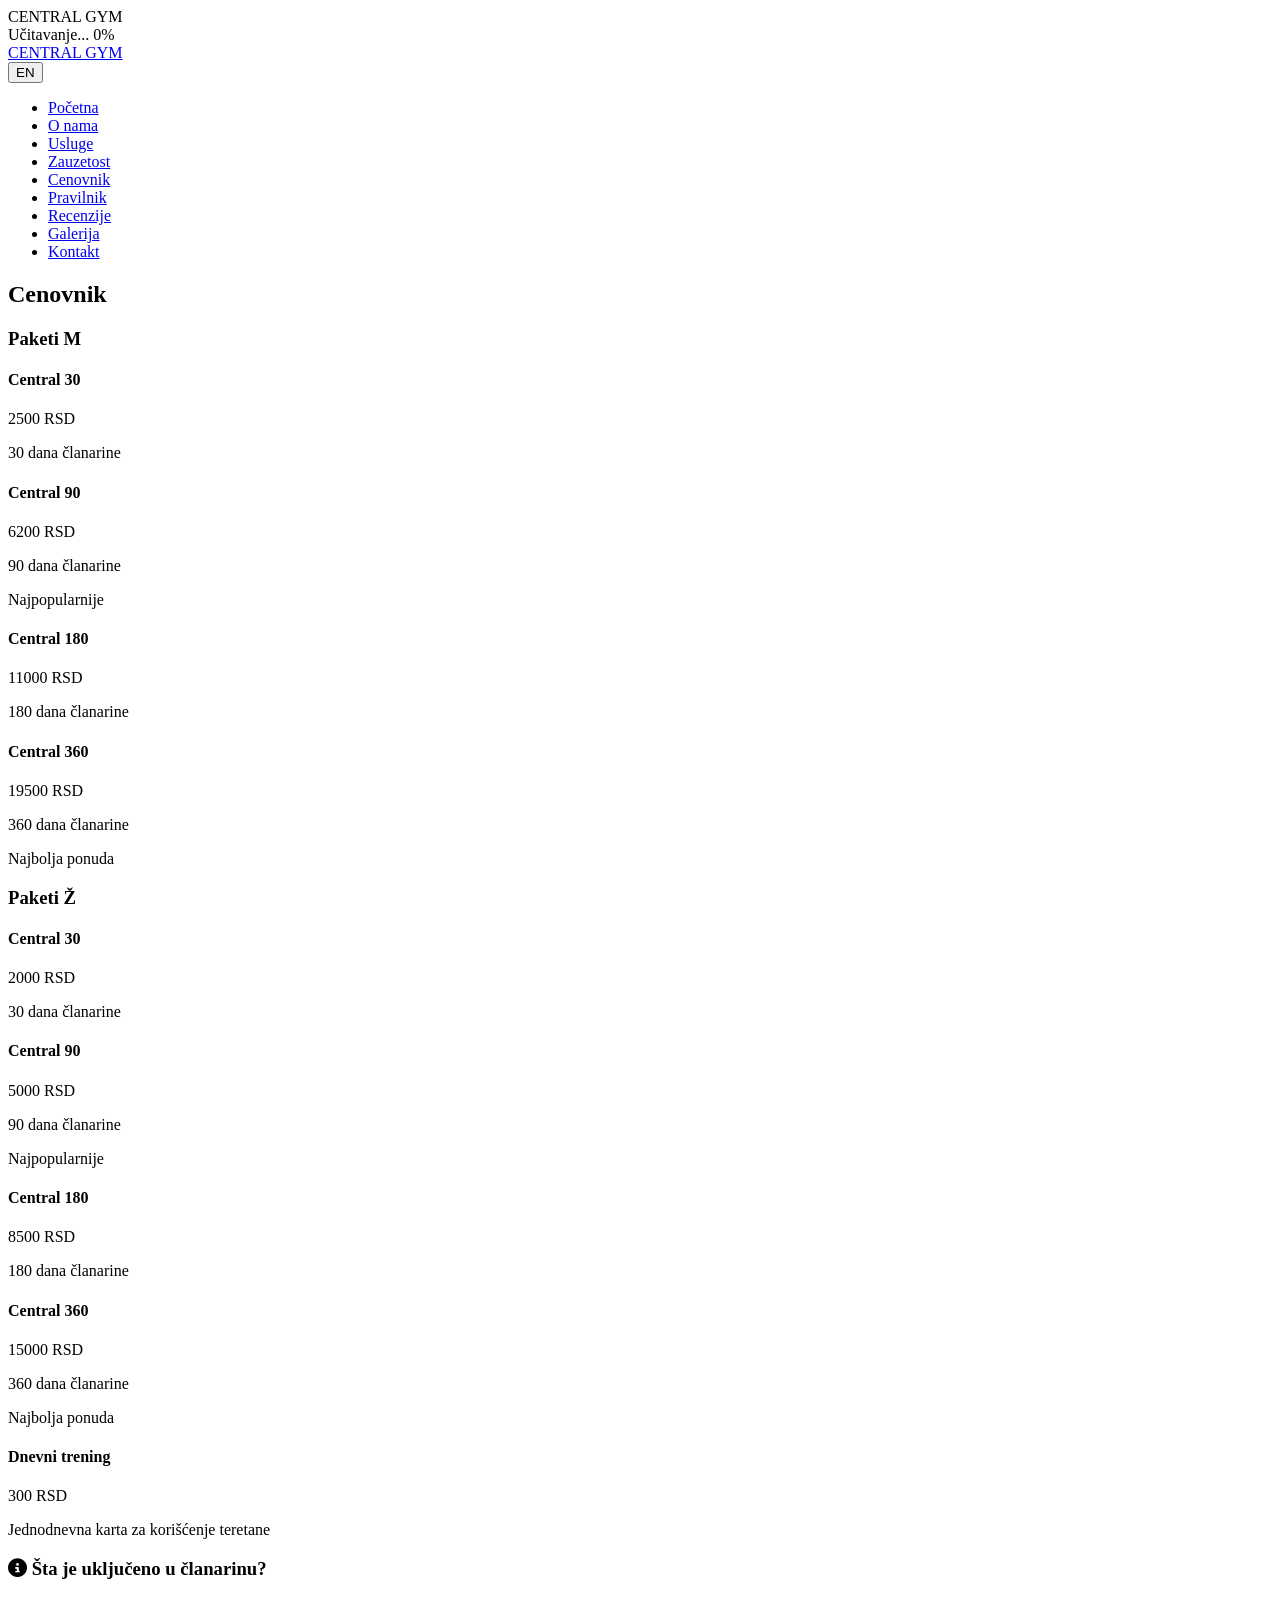
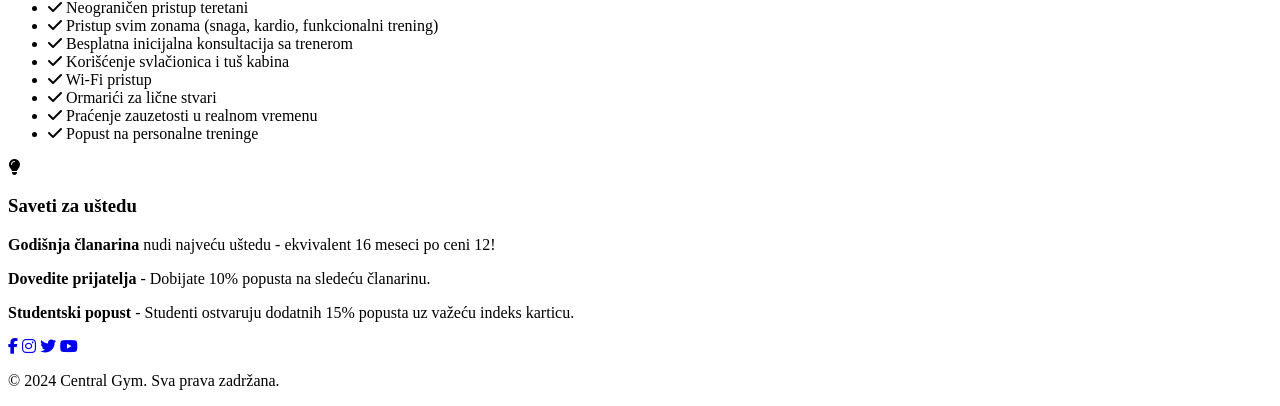
==== cenovnik.html @ d873c247 "Add files via upload" ====
<!DOCTYPE html>
<html lang="sr">
<head>
    <meta charset="UTF-8">
    <meta name="viewport" content="width=device-width, initial-scale=1.0">
    <title>Cenovnik - Central Gym</title>

    <link rel="preconnect" href="https://fonts.googleapis.com">
    <link rel="preconnect" href="https://fonts.gstatic.com" crossorigin>
    <link href="https://fonts.googleapis.com/css2?family=Poppins:wght@300;400;600;700;900&display=swap" rel="stylesheet">
    <link rel="stylesheet" href="https://cdnjs.cloudflare.com/ajax/libs/font-awesome/6.4.0/css/all.min.css">

    <link rel="stylesheet" href="css/style.css">
    <link rel="stylesheet" href="css/navbar.css">
    <link rel="stylesheet" href="css/responsive.css">
</head>
<body>
    <div class="page-bg" style="background-image: url('assets/cntrl5.jpg')"></div>
    <!-- Loader -->
    <div class="loader-container" id="loader">
        <div class="loader-content">
            <div class="logo-loader">CENTRAL GYM</div>
            <div class="weight-bar">
                <div class="weight-plate left"></div>
                <div class="bar">
                    <div class="bar-fill" id="barFill"></div>
                </div>
                <div class="weight-plate right"></div>
            </div>
            <div class="loading-text" id="loadingText" data-sr="Učitavanje... 0%" data-en="Loading... 0%">Učitavanje... 0%</div>
        </div>
    </div>

    <!-- Navbar -->
    <nav class="navbar">
        <div class="nav-container">
            <a href="index.html" class="logo">CENTRAL GYM</a>
            <div class="nav-right">
                <button class="lang-switch" onclick="toggleLanguage()">EN</button>
                <div class="hamburger" onclick="toggleMenu()">
                    <span></span>
                    <span></span>
                    <span></span>
                </div>
            </div>
        </div>
    </nav>

    <!-- Fullscreen Menu -->
    <div class="menu-overlay" id="menuOverlay">
        <ul class="nav-menu">
            <li><a href="index.html" onclick="closeMenu()" data-sr="Početna" data-en="Home">Početna</a></li>
            <li><a href="onama.html" onclick="closeMenu()" data-sr="O nama" data-en="About">O nama</a></li>
            <li><a href="usluge.html" onclick="closeMenu()" data-sr="Usluge" data-en="Services">Usluge</a></li>
            <li><a href="zauzetost.html" onclick="closeMenu()" data-sr="Zauzetost" data-en="Occupancy">Zauzetost</a></li>
            <li><a href="cenovnik.html" onclick="closeMenu()" data-sr="Cenovnik" data-en="Pricing">Cenovnik</a></li>
            <li><a href="pravilnik.html" onclick="closeMenu()" data-sr="Pravilnik" data-en="Rules">Pravilnik</a></li>
            <li><a href="recenzije.html" onclick="closeMenu()" data-sr="Recenzije" data-en="Reviews">Recenzije</a></li>
            <li><a href="galerija.html" onclick="closeMenu()" data-sr="Galerija" data-en="Gallery">Galerija</a></li>
            <li><a href="kontakt.html" onclick="closeMenu()" data-sr="Kontakt" data-en="Contact">Kontakt</a></li>
        </ul>
    </div>

    <!-- Page Content -->
    <div class="page-container">
        <section class="page-section visible">
            <h1 class="page-title" data-sr="Cenovnik" data-en="Pricing">Cenovnik</h1>

            <div class="pricing-container">
                <div class="pricing-section">
                    <h3 data-sr="Paketi M" data-en="Packages M">Paketi M</h3>
                    <div class="pricing-grid">
                        <div class="price-card">
                            <h4>Central 30</h4>
                            <div class="price">2500 <span>RSD</span></div>
                            <p data-sr="30 dana članarine" data-en="30 days membership">30 dana članarine</p>
                        </div>
                        <div class="price-card featured">
                            <h4>Central 90</h4>
                            <div class="price">6200 <span>RSD</span></div>
                            <p data-sr="90 dana članarine" data-en="90 days membership">90 dana članarine</p>
                            <div class="badge" data-sr="Najpopularnije" data-en="Most Popular">Najpopularnije</div>
                        </div>
                        <div class="price-card">
                            <h4>Central 180</h4>
                            <div class="price">11000 <span>RSD</span></div>
                            <p data-sr="180 dana članarine" data-en="180 days membership">180 dana članarine</p>
                        </div>
                        <div class="price-card">
                            <h4>Central 360</h4>
                            <div class="price">19500 <span>RSD</span></div>
                            <p data-sr="360 dana članarine" data-en="360 days membership">360 dana članarine</p>
                            <div class="badge" data-sr="Najbolja ponuda" data-en="Best Deal">Najbolja ponuda</div>
                        </div>
                    </div>
                </div>

                <div class="pricing-section">
                    <h3 data-sr="Paketi Ž" data-en="Packages F">Paketi Ž</h3>
                    <div class="pricing-grid">
                        <div class="price-card">
                            <h4>Central 30</h4>
                            <div class="price">2000 <span>RSD</span></div>
                            <p data-sr="30 dana članarine" data-en="30 days membership">30 dana članarine</p>
                        </div>
                        <div class="price-card featured">
                            <h4>Central 90</h4>
                            <div class="price">5000 <span>RSD</span></div>
                            <p data-sr="90 dana članarine" data-en="90 days membership">90 dana članarine</p>
                            <div class="badge" data-sr="Najpopularnije" data-en="Most Popular">Najpopularnije</div>
                        </div>
                        <div class="price-card">
                            <h4>Central 180</h4>
                            <div class="price">8500 <span>RSD</span></div>
                            <p data-sr="180 dana članarine" data-en="180 days membership">180 dana članarine</p>
                        </div>
                        <div class="price-card">
                            <h4>Central 360</h4>
                            <div class="price">15000 <span>RSD</span></div>
                            <p data-sr="360 dana članarine" data-en="360 days membership">360 dana članarine</p>
                            <div class="badge" data-sr="Najbolja ponuda" data-en="Best Deal">Najbolja ponuda</div>
                        </div>
                    </div>
                </div>

                <div class="daily-training">
                    <h4 data-sr="Dnevni trening" data-en="Daily Training">Dnevni trening</h4>
                    <div class="price">300 <span>RSD</span></div>
                    <p data-sr="Jednodnevna karta za korišćenje teretane" data-en="One-day pass for gym use">Jednodnevna karta za korišćenje teretane</p>
                </div>

                <div class="pricing-info">
                    <h3 data-sr="Šta je uključeno u članarinu?" data-en="What's included in membership?"><i class="fas fa-info-circle"></i> Šta je uključeno u članarinu?</h3>
                    <ul class="included-list">
                        <li data-sr="Neograničen pristup teretani" data-en="Unlimited gym access"><i class="fas fa-check"></i> Neograničen pristup teretani</li>
                        <li data-sr="Pristup svim zonama (snaga, kardio, funkcionalni trening)" data-en="Access to all zones (strength, cardio, functional training)"><i class="fas fa-check"></i> Pristup svim zonama (snaga, kardio, funkcionalni trening)</li>
                        <li data-sr="Besplatna inicijalna konsultacija sa trenerom" data-en="Free initial consultation with a trainer"><i class="fas fa-check"></i> Besplatna inicijalna konsultacija sa trenerom</li>
                        <li data-sr="Korišćenje svlačionica i tuš kabina" data-en="Use of locker rooms and showers"><i class="fas fa-check"></i> Korišćenje svlačionica i tuš kabina</li>
                        <li data-sr="Wi-Fi pristup" data-en="Wi-Fi access"><i class="fas fa-check"></i> Wi-Fi pristup</li>
                        <li data-sr="Ormarići za lične stvari" data-en="Lockers for personal belongings"><i class="fas fa-check"></i> Ormarići za lične stvari</li>
                        <li data-sr="Praćenje zauzetosti u realnom vremenu" data-en="Real-time occupancy tracking"><i class="fas fa-check"></i> Praćenje zauzetosti u realnom vremenu</li>
                        <li data-sr="Popust na personalne treninge" data-en="Discount on personal training"><i class="fas fa-check"></i> Popust na personalne treninge</li>
                    </ul>
                </div>

                <div class="pricing-note">
                    <i class="fas fa-lightbulb"></i>
                    <div>
                        <h3 data-sr="Saveti za uštedu" data-en="Saving Tips">Saveti za uštedu</h3>
                        <p data-sr="nudi najveću uštedu - ekvivalent 16 meseci po ceni 12!" data-en="Annual membership offers the biggest savings - equivalent of 16 months for the price of 12!"><strong data-sr="Godišnja članarina" data-en="Annual membership">Godišnja članarina</strong> nudi najveću uštedu - ekvivalent 16 meseci po ceni 12!</p>
                        <p data-sr="- Dobijate 10% popusta na sledeću članarinu." data-en="Get 10% discount on your next membership."><strong data-sr="Dovedite prijatelja" data-en="Bring a Friend">Dovedite prijatelja</strong> - Dobijate 10% popusta na sledeću članarinu.</p>
                        <p data-sr="- Studenti ostvaruju dodatnih 15% popusta uz važeću indeks karticu." data-en="Students get an additional 15% discount with a valid student ID."><strong data-sr="Studentski popust" data-en="Student Discount">Studentski popust</strong> - Studenti ostvaruju dodatnih 15% popusta uz važeću indeks karticu.</p>
                    </div>
                </div>
            </div>
        </section>
    </div>

    <!-- Footer -->
    <footer>
        <div class="footer-content">
            <div class="social-links">
                <a href="#"><i class="fab fa-facebook-f"></i></a>
                <a href="#"><i class="fab fa-instagram"></i></a>
                <a href="#"><i class="fab fa-twitter"></i></a>
                <a href="#"><i class="fab fa-youtube"></i></a>
            </div>
            <p class="copyright" data-sr="© 2024 Central Gym. Sva prava zadržana." data-en="© 2024 Central Gym. All rights reserved.">© 2024 Central Gym. Sva prava zadržana.</p>
        </div>
    </footer>

    <script src="js/loader.js"></script>
    <script src="js/main.js"></script>
</body>
</html>
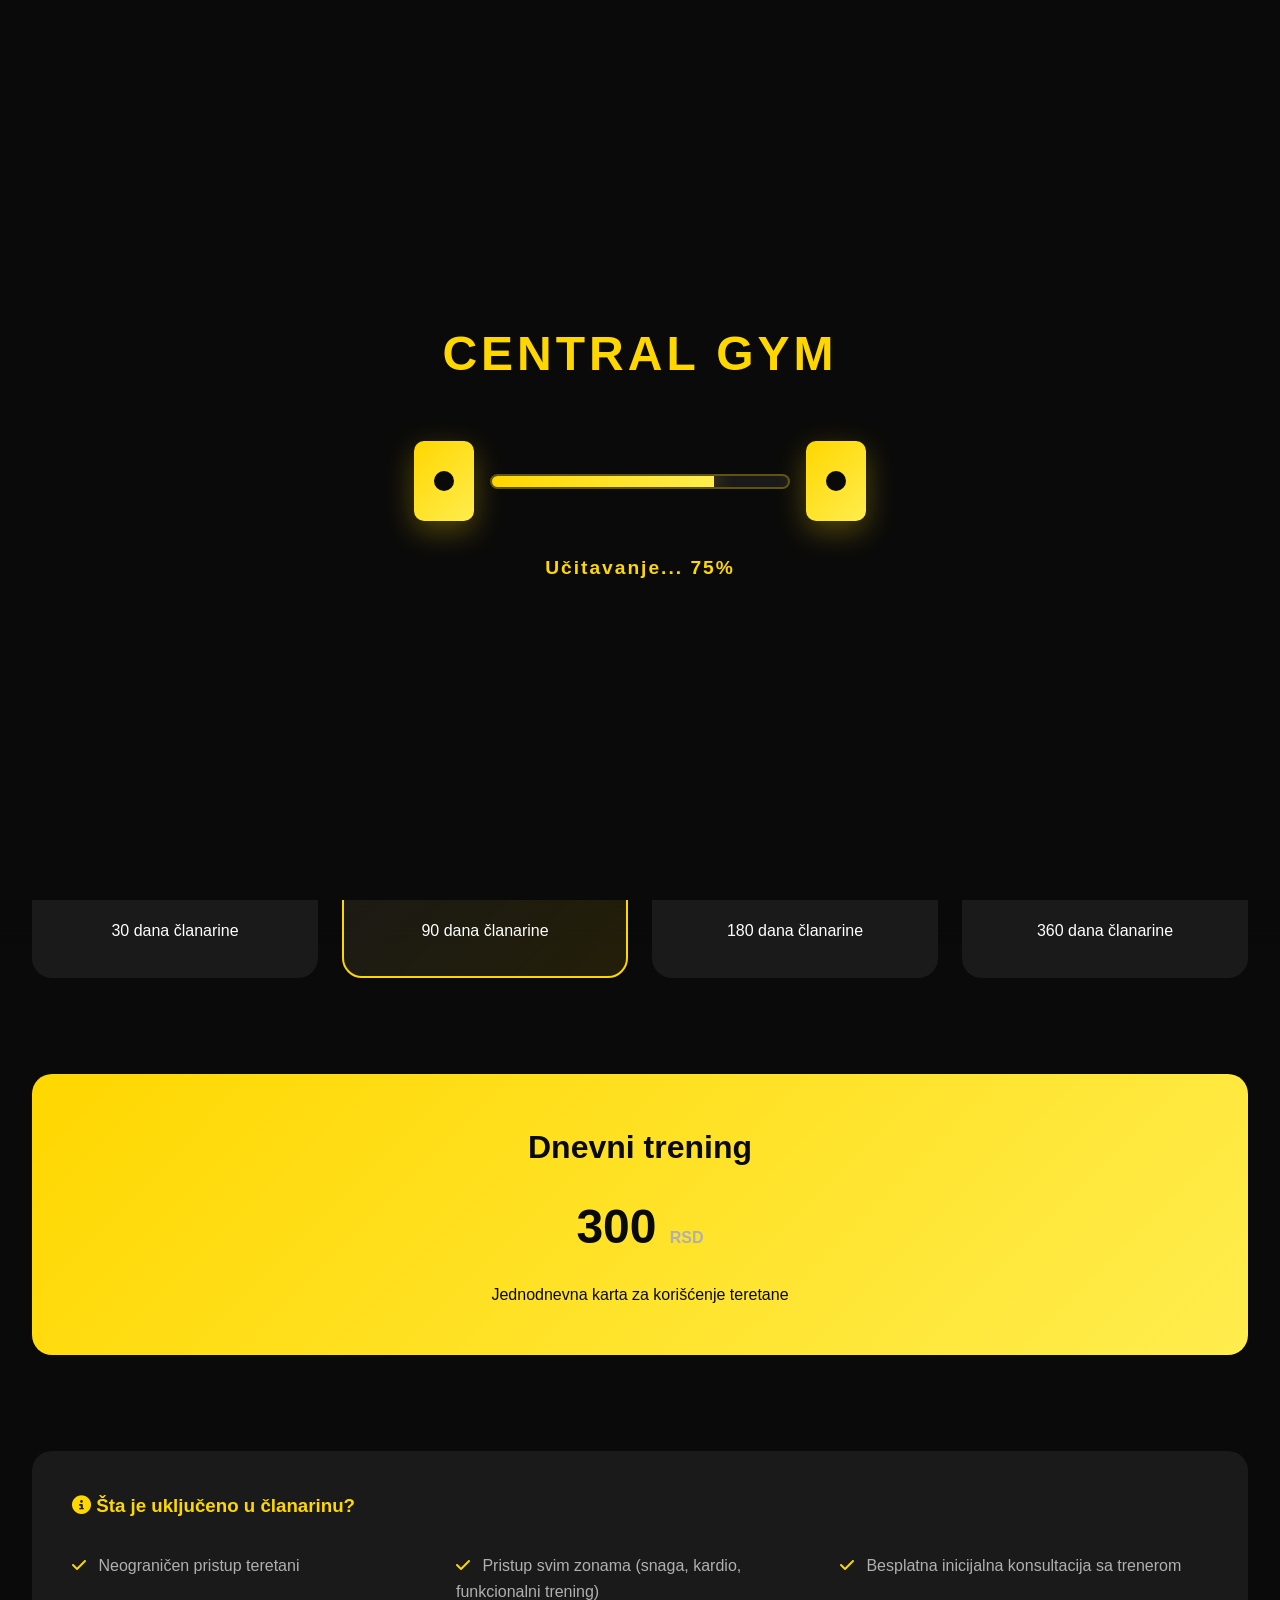
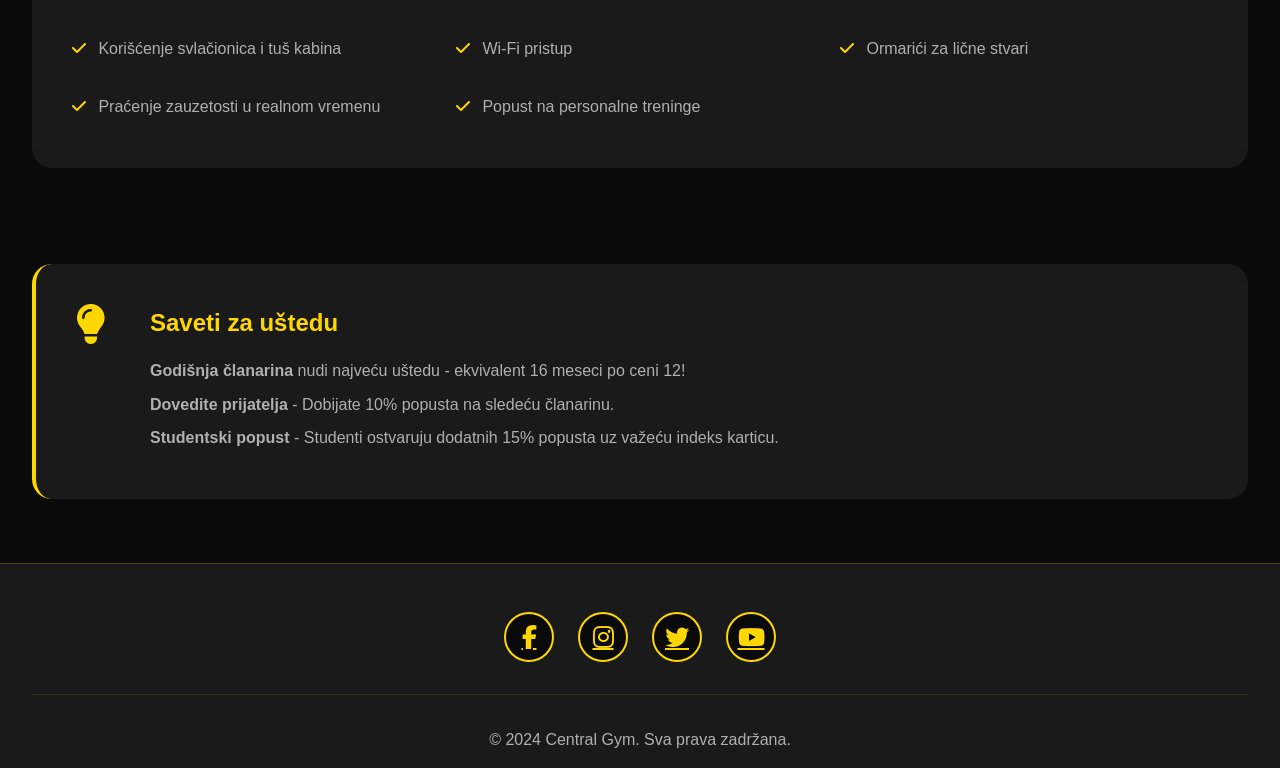
==== commit 56242ecb: "Update cenovnik.html" ====
--- a/cenovnik.html
+++ b/cenovnik.html
@@ -15,7 +15,7 @@
     <link rel="stylesheet" href="css/responsive.css">
 </head>
 <body>
-    <div class="page-bg" style="background-image: url('assets/cntrl5.jpg')"></div>
+    <div class="page-bg" style="background-image: url('https://res.cloudinary.com/yourname/image/upload/cntrl1.jpg')"></div>
     <!-- Loader -->
     <div class="loader-container" id="loader">
         <div class="loader-content">
--- a/css/style.css
+++ b/css/style.css
@@ -0,0 +1,1660 @@
+* {
+    margin: 0;
+    padding: 0;
+    box-sizing: border-box;
+}
+
+:root {
+    --primary-gold: #FFD700;
+    --dark-bg: #0a0a0a;
+    --card-bg: #1a1a1a;
+    --text-white: #ffffff;
+    --text-gray: #b0b0b0;
+    --green: #00ff41;
+    --yellow: #FFD700;
+    --red: #ff3838;
+    --transition: all 0.3s cubic-bezier(0.4, 0, 0.2, 1);
+}
+
+body {
+    font-family: 'Poppins', sans-serif;
+    background-color: var(--dark-bg);
+    color: var(--text-white);
+    line-height: 1.6;
+    overflow-x: hidden;
+}
+
+/* Page background images */
+.page-bg {
+    position: fixed;
+    top: 0;
+    left: 0;
+    width: 100%;
+    height: 100%;
+    z-index: -1;
+    background-size: cover;
+    background-position: center;
+    background-repeat: no-repeat;
+    filter: blur(8px);
+    transform: scale(1.05);
+}
+
+.page-bg::after {
+    content: '';
+    position: absolute;
+    top: 0;
+    left: 0;
+    width: 100%;
+    height: 100%;
+    background: rgba(10, 10, 10, 0.75);
+}
+
+/* Loader Styles */
+/* Loader Styles - FIX */
+.loader-container {
+    position: fixed;
+    top: 0;
+    left: 0;
+    width: 100%;
+    height: 100vh;
+    background: var(--dark-bg); /* Solidna pozadina */
+    display: flex;
+    align-items: center;
+    justify-content: center;
+    z-index: 9999;
+    transition: opacity 0.5s ease, visibility 0.5s ease;
+}
+
+.loader-container.hidden {
+    opacity: 0;
+    visibility: hidden;
+    pointer-events: none; /* Dodato da se ne može kliknuti */
+}
+
+.loader-content {
+    text-align: center;
+}
+
+.logo-loader {
+    font-size: 3rem;
+    font-weight: 900;
+    color: var(--primary-gold);
+    text-transform: uppercase;
+    letter-spacing: 4px;
+    margin-bottom: 3rem;
+    animation: pulse 2s ease-in-out infinite;
+}
+
+@keyframes pulse {
+    0%, 100% { opacity: 1; transform: scale(1); }
+    50% { opacity: 0.8; transform: scale(1.05); }
+}
+
+/* Weight Bar Loader */
+.weight-bar {
+    display: flex;
+    align-items: center;
+    justify-content: center;
+    gap: 1rem;
+    margin-bottom: 2rem;
+}
+
+.weight-plate {
+    width: 60px;
+    height: 80px;
+    background: linear-gradient(135deg, var(--primary-gold) 0%, #ffed4e 100%);
+    border-radius: 10px;
+    position: relative;
+    box-shadow: 0 10px 30px rgba(255, 215, 0, 0.3);
+}
+
+.weight-plate::before {
+    content: '';
+    position: absolute;
+    top: 50%;
+    left: 50%;
+    transform: translate(-50%, -50%);
+    width: 20px;
+    height: 20px;
+    background: var(--dark-bg);
+    border-radius: 50%;
+}
+
+.weight-plate.left {
+    animation: liftLeft 1.5s ease-in-out infinite;
+}
+
+.weight-plate.right {
+    animation: liftRight 1.5s ease-in-out infinite;
+}
+
+@keyframes liftLeft {
+    0%, 100% { transform: translateY(0) rotate(0deg); }
+    50% { transform: translateY(-20px) rotate(-10deg); }
+}
+
+@keyframes liftRight {
+    0%, 100% { transform: translateY(0) rotate(0deg); }
+    50% { transform: translateY(-20px) rotate(10deg); }
+}
+
+.bar {
+    width: 300px;
+    height: 15px;
+    background: var(--card-bg);
+    border-radius: 10px;
+    overflow: hidden;
+    border: 2px solid rgba(255, 215, 0, 0.3);
+}
+
+.bar-fill {
+    height: 100%;
+    width: 0%;
+    background: linear-gradient(90deg, var(--primary-gold) 0%, #ffed4e 100%);
+    transition: width 0.3s ease;
+    box-shadow: 0 0 20px rgba(255, 215, 0, 0.5);
+}
+
+.loading-text {
+    color: var(--primary-gold);
+    font-size: 1.2rem;
+    font-weight: 600;
+    letter-spacing: 2px;
+}
+
+/* Common Button */
+.cta-button {
+    display: inline-block;
+    background: var(--primary-gold);
+    color: var(--dark-bg);
+    padding: 1rem 3rem;
+    border-radius: 50px;
+    text-decoration: none;
+    font-weight: 700;
+    font-size: 1.1rem;
+    text-transform: uppercase;
+    letter-spacing: 2px;
+    transition: var(--transition);
+    box-shadow: 0 10px 30px rgba(255, 215, 0, 0.3);
+    border: none;
+    cursor: pointer;
+    font-family: 'Poppins', sans-serif;
+}
+
+.cta-button:hover {
+    transform: translateY(-5px);
+    box-shadow: 0 15px 40px rgba(255, 215, 0, 0.5);
+}
+
+/* Hero Section */
+/* Hero Section - RESPONSIVE FIX */
+.hero {
+    min-height: 100vh;
+    height: 100vh;
+    display: flex;
+    flex-direction: column;
+    align-items: center;
+    justify-content: center;
+    text-align: center;
+    background: linear-gradient(rgba(0, 0, 0, 0.7), rgba(0, 0, 0, 0.7)),
+                url('data:image/svg+xml,<svg xmlns="http://www.w3.org/2000/svg" viewBox="0 0 1200 800"><rect fill="%230a0a0a"/><path fill="%23FFD700" opacity="0.05" d="M0 400l50-16.7c50-16.6 150-50 250-50 100 0 200 33.4 300 50 100 16.7 200 16.7 300 0 100-16.6 200-50 250-66.6l50-16.7V0H0z"/></svg>');
+    background-size: cover;
+    background-position: center;
+    background-attachment: fixed;
+    position: relative;
+    overflow: hidden;
+    padding: 100px 20px 200px; /* Više padding-a dole za quick nav */
+}
+
+.hero::before {
+    content: '';
+    position: absolute;
+    top: 0;
+    left: 0;
+    right: 0;
+    bottom: 0;
+    background: radial-gradient(circle at 50% 50%, rgba(255, 215, 0, 0.1) 0%, transparent 50%);
+}
+
+.hero-content {
+    max-width: 900px;
+    padding: 2rem 1rem;
+    animation: fadeInUp 1s ease-out;
+    position: relative;
+    z-index: 1;
+    margin-bottom: 2rem; /* Razmak između naslova i quick nav */
+}
+
+.hero h1 {
+    font-size: 4.5rem;
+    font-weight: 900;
+    margin-bottom: 1rem;
+    text-transform: uppercase;
+    letter-spacing: 3px;
+    background: linear-gradient(135deg, var(--text-white) 0%, var(--primary-gold) 100%);
+    -webkit-background-clip: text;
+    -webkit-text-fill-color: transparent;
+    background-clip: text;
+}
+
+.hero p {
+    font-size: 1.5rem;
+    margin-bottom: 2rem;
+    color: var(--text-gray);
+    font-weight: 300;
+}
+
+@keyframes fadeInUp {
+    from {
+        opacity: 0;
+        transform: translateY(50px);
+    }
+    to {
+        opacity: 1;
+        transform: translateY(0);
+    }
+}
+
+/* Page Container */
+.page-container {
+    min-height: 100vh;
+    padding-top: 100px;
+}
+
+.page-section {
+    padding: 4rem 2rem;
+    max-width: 1400px;
+    margin: 0 auto;
+    opacity: 0;
+    animation: fadeInUp 0.8s ease-out forwards;
+}
+
+.page-section.visible {
+    opacity: 1;
+}
+
+.page-title {
+    font-size: 3.5rem;
+    font-weight: 900;
+    text-align: center;
+    margin-bottom: 3rem;
+    text-transform: uppercase;
+    letter-spacing: 2px;
+    background: linear-gradient(135deg, var(--text-white) 0%, var(--primary-gold) 100%);
+    -webkit-background-clip: text;
+    -webkit-text-fill-color: transparent;
+    background-clip: text;
+}
+
+/* About Page Styles */
+.about-content {
+    display: grid;
+    grid-template-columns: 1fr 1fr;
+    gap: 4rem;
+    align-items: center;
+    margin-bottom: 4rem;
+}
+
+.about-text {
+    font-size: 1.1rem;
+    line-height: 1.8;
+    color: var(--text-gray);
+}
+
+.about-text h3 {
+    color: var(--primary-gold);
+    margin-bottom: 1rem;
+    font-size: 1.8rem;
+}
+
+.about-text p {
+    margin-bottom: 1.5rem;
+}
+
+.about-features {
+    display: grid;
+    gap: 1.5rem;
+}
+
+.feature-item {
+    background: var(--card-bg);
+    padding: 1.5rem;
+    border-radius: 15px;
+    border-left: 4px solid var(--primary-gold);
+    transition: var(--transition);
+}
+
+.feature-item:hover {
+    transform: translateX(10px);
+    box-shadow: 0 10px 30px rgba(255, 215, 0, 0.2);
+}
+
+.feature-item i {
+    color: var(--primary-gold);
+    font-size: 2rem;
+    margin-bottom: 0.5rem;
+}
+
+.feature-item h3 {
+    color: var(--text-white);
+    font-size: 1.2rem;
+    margin-bottom: 0.5rem;
+}
+
+.feature-item p {
+    color: var(--text-gray);
+    font-size: 0.95rem;
+}
+
+/* Stats Section */
+.stats-section {
+    display: grid;
+    grid-template-columns: repeat(auto-fit, minmax(250px, 1fr));
+    gap: 2rem;
+    margin-top: 4rem;
+}
+
+.stat-card {
+    background: var(--card-bg);
+    padding: 2rem;
+    border-radius: 20px;
+    text-align: center;
+    border: 2px solid transparent;
+    transition: var(--transition);
+}
+
+.stat-card:hover {
+    border-color: var(--primary-gold);
+    transform: translateY(-10px);
+    box-shadow: 0 20px 40px rgba(255, 215, 0, 0.2);
+}
+
+.stat-number {
+    font-size: 3rem;
+    font-weight: 900;
+    color: var(--primary-gold);
+    margin-bottom: 0.5rem;
+}
+
+.stat-label {
+    color: var(--text-gray);
+    font-size: 1.1rem;
+}
+
+/* Services Page */
+.services-grid {
+    display: grid;
+    grid-template-columns: repeat(auto-fit, minmax(320px, 1fr));
+    gap: 2rem;
+}
+
+.service-card {
+    background: var(--card-bg);
+    padding: 2.5rem;
+    border-radius: 20px;
+    text-align: center;
+    transition: var(--transition);
+    border: 2px solid transparent;
+    position: relative;
+    overflow: hidden;
+}
+
+.service-card::before {
+    content: '';
+    position: absolute;
+    top: 0;
+    left: -100%;
+    width: 100%;
+    height: 100%;
+    background: linear-gradient(90deg, transparent, rgba(255, 215, 0, 0.1), transparent);
+    transition: var(--transition);
+}
+
+.service-card:hover::before {
+    left: 100%;
+}
+
+.service-card:hover {
+    border-color: var(--primary-gold);
+    transform: translateY(-10px);
+    box-shadow: 0 20px 40px rgba(255, 215, 0, 0.2);
+}
+
+.service-card i {
+    font-size: 3.5rem;
+    color: var(--primary-gold);
+    margin-bottom: 1rem;
+}
+
+.service-card h3 {
+    font-size: 1.5rem;
+    margin-bottom: 1rem;
+    color: var(--text-white);
+}
+
+.service-card p {
+    color: var(--text-gray);
+    margin-bottom: 1.5rem;
+    line-height: 1.6;
+}
+
+.service-features {
+    list-style: none;
+    text-align: left;
+    margin-top: 1.5rem;
+}
+
+.service-features li {
+    padding: 0.5rem 0;
+    color: var(--text-gray);
+}
+
+.service-features li i {
+    color: var(--primary-gold);
+    font-size: 1rem;
+    margin-right: 0.5rem;
+}
+
+/* Occupancy Page */
+.occupancy-container {
+    background: var(--card-bg);
+    padding: 3rem;
+    border-radius: 25px;
+    text-align: center;
+    max-width: 600px;
+    margin: 0 auto 4rem;
+    border: 2px solid var(--primary-gold);
+    box-shadow: 0 20px 60px rgba(255, 215, 0, 0.2);
+}
+
+.occupancy-count {
+    font-size: 4rem;
+    font-weight: 900;
+    color: var(--primary-gold);
+    margin: 1rem 0;
+}
+
+.occupancy-status {
+    font-size: 1.5rem;
+    font-weight: 600;
+    padding: 1rem 2rem;
+    border-radius: 50px;
+    margin: 1.5rem 0;
+    display: inline-block;
+}
+
+.status-low {
+    background: rgba(0, 255, 65, 0.2);
+    color: var(--green);
+    border: 2px solid var(--green);
+}
+
+.status-medium {
+    background: rgba(255, 215, 0, 0.2);
+    color: var(--yellow);
+    border: 2px solid var(--yellow);
+}
+
+.status-high {
+    background: rgba(255, 56, 56, 0.2);
+    color: var(--red);
+    border: 2px solid var(--red);
+}
+
+.checkin-demo {
+    margin-top: 2rem;
+    padding-top: 2rem;
+    border-top: 1px solid rgba(255, 215, 0, 0.2);
+}
+
+.checkin-demo p {
+    color: var(--text-gray);
+    margin-bottom: 1rem;
+    font-size: 0.9rem;
+}
+
+.info-cards {
+    display: grid;
+    grid-template-columns: repeat(auto-fit, minmax(300px, 1fr));
+    gap: 2rem;
+}
+
+.info-card {
+    background: var(--card-bg);
+    padding: 2rem;
+    border-radius: 20px;
+    border-left: 4px solid var(--primary-gold);
+}
+
+.info-card i {
+    font-size: 2.5rem;
+    color: var(--primary-gold);
+    margin-bottom: 1rem;
+}
+
+.info-card h3 {
+    color: var(--primary-gold);
+    margin-bottom: 1rem;
+    font-size: 1.3rem;
+}
+
+.info-card p {
+    color: var(--text-gray);
+    line-height: 1.6;
+    margin-bottom: 0.5rem;
+}
+
+/* Pricing Page */
+.pricing-container {
+    display: grid;
+    gap: 4rem;
+}
+
+.pricing-section h3 {
+    color: var(--primary-gold);
+    font-size: 2rem;
+    margin-bottom: 2rem;
+    text-align: center;
+}
+
+.pricing-grid {
+    display: grid;
+    grid-template-columns: repeat(auto-fit, minmax(250px, 1fr));
+    gap: 1.5rem;
+}
+
+.price-card {
+    background: var(--card-bg);
+    padding: 2rem;
+    border-radius: 20px;
+    text-align: center;
+    transition: var(--transition);
+    border: 2px solid transparent;
+    position: relative;
+}
+
+.price-card:hover {
+    border-color: var(--primary-gold);
+    transform: scale(1.05);
+    box-shadow: 0 20px 40px rgba(255, 215, 0, 0.3);
+}
+
+.price-card.featured {
+    border-color: var(--primary-gold);
+    background: linear-gradient(135deg, var(--card-bg) 0%, rgba(255, 215, 0, 0.1) 100%);
+}
+
+.price-card h4 {
+    font-size: 1.3rem;
+    margin-bottom: 1rem;
+    color: var(--text-white);
+}
+
+.price {
+    font-size: 2.5rem;
+    font-weight: 900;
+    color: var(--primary-gold);
+    margin: 1rem 0;
+}
+
+.price span {
+    font-size: 1rem;
+    color: var(--text-gray);
+}
+
+.badge {
+    position: absolute;
+    top: -10px;
+    right: 20px;
+    background: var(--primary-gold);
+    color: var(--dark-bg);
+    padding: 0.3rem 1rem;
+    border-radius: 20px;
+    font-size: 0.8rem;
+    font-weight: 700;
+}
+
+.daily-training {
+    background: linear-gradient(135deg, var(--primary-gold) 0%, #ffed4e 100%);
+    color: var(--dark-bg);
+    padding: 3rem;
+    border-radius: 20px;
+    text-align: center;
+    margin-top: 2rem;
+}
+
+.daily-training h4 {
+    font-size: 2rem;
+    margin-bottom: 1rem;
+}
+
+.daily-training .price {
+    color: var(--dark-bg);
+    font-size: 3rem;
+}
+
+.pricing-info {
+    background: var(--card-bg);
+    padding: 2.5rem;
+    border-radius: 20px;
+    margin-top: 2rem;
+}
+
+.pricing-info h3 {
+    color: var(--primary-gold);
+    margin-bottom: 1.5rem;
+    text-align: left;
+}
+
+.included-list {
+    list-style: none;
+    display: grid;
+    grid-template-columns: repeat(auto-fit, minmax(300px, 1fr));
+    gap: 1rem;
+}
+
+.included-list li {
+    padding: 0.5rem 0;
+    color: var(--text-gray);
+}
+
+.included-list li i {
+    color: var(--primary-gold);
+    margin-right: 0.5rem;
+}
+
+/* Rules Page */
+.rules-intro {
+    text-align: center;
+    max-width: 800px;
+    margin: 0 auto 3rem;
+    color: var(--text-gray);
+    font-size: 1.1rem;
+}
+
+.rules-grid {
+    display: grid;
+    gap: 1.5rem;
+}
+
+.rule-item {
+    background: var(--card-bg);
+    padding: 2rem;
+    border-radius: 15px;
+    display: flex;
+    align-items: flex-start;
+    gap: 1.5rem;
+    transition: var(--transition);
+    border-left: 4px solid var(--primary-gold);
+}
+
+.rule-item:hover {
+    transform: translateX(10px);
+    box-shadow: 0 10px 30px rgba(255, 215, 0, 0.2);
+}
+
+.rule-icon {
+    font-size: 2.5rem;
+    color: var(--primary-gold);
+    min-width: 50px;
+}
+
+.rule-content h3 {
+    color: var(--primary-gold);
+    margin-bottom: 0.5rem;
+    font-size: 1.3rem;
+}
+
+.rule-content p {
+    color: var(--text-gray);
+    line-height: 1.6;
+}
+
+.rules-footer {
+    margin-top: 3rem;
+}
+
+.rules-note {
+    background: rgba(255, 215, 0, 0.1);
+    border: 2px solid var(--primary-gold);
+    border-radius: 15px;
+    padding: 2rem;
+    display: flex;
+    align-items: center;
+    gap: 1.5rem;
+}
+
+.rules-note i {
+    font-size: 2rem;
+    color: var(--primary-gold);
+}
+
+.rules-note p {
+    color: var(--text-gray);
+    line-height: 1.6;
+}
+
+/* Reviews Page */
+.review-stats {
+    display: grid;
+    grid-template-columns: repeat(auto-fit, minmax(250px, 1fr));
+    gap: 2rem;
+    margin-bottom: 4rem;
+}
+
+.stat-box {
+    background: var(--card-bg);
+    padding: 2rem;
+    border-radius: 20px;
+    text-align: center;
+    border: 2px solid var(--primary-gold);
+}
+
+.stat-box .stat-number {
+    font-size: 3.5rem;
+    font-weight: 900;
+    color: var(--primary-gold);
+    margin-bottom: 0.5rem;
+}
+
+.stars-large {
+    color: var(--primary-gold);
+    font-size: 1.5rem;
+    margin: 1rem 0;
+}
+
+.stat-box p {
+    color: var(--text-gray);
+    font-size: 1.1rem;
+}
+
+.reviews-grid {
+    display: grid;
+    grid-template-columns: repeat(auto-fit, minmax(350px, 1fr));
+    gap: 2rem;
+    margin-bottom: 4rem;
+}
+
+.review-card {
+    background: var(--card-bg);
+    padding: 2rem;
+    border-radius: 20px;
+    transition: var(--transition);
+    border: 2px solid transparent;
+}
+
+.review-card:hover {
+    border-color: var(--primary-gold);
+    transform: translateY(-10px);
+    box-shadow: 0 20px 40px rgba(255, 215, 0, 0.2);
+}
+
+.review-header {
+    display: flex;
+    align-items: center;
+    gap: 1rem;
+    margin-bottom: 1rem;
+}
+
+.reviewer-avatar {
+    width: 60px;
+    height: 60px;
+    border-radius: 50%;
+    background: linear-gradient(135deg, var(--primary-gold) 0%, #ffed4e 100%);
+    display: flex;
+    align-items: center;
+    justify-content: center;
+    font-size: 1.5rem;
+    font-weight: 700;
+    color: var(--dark-bg);
+    flex-shrink: 0;
+}
+
+.reviewer-info h4 {
+    color: var(--text-white);
+    margin-bottom: 0.3rem;
+}
+
+.stars {
+    color: var(--primary-gold);
+    font-size: 0.9rem;
+}
+
+.review-date {
+    color: var(--text-gray);
+    font-size: 0.85rem;
+}
+
+.review-text {
+    color: var(--text-gray);
+    line-height: 1.6;
+    font-style: italic;
+}
+
+.translate-btn {
+    background: none;
+    border: 1px solid rgba(255, 215, 0, 0.3);
+    color: var(--primary-gold);
+    padding: 0.4rem 0.8rem;
+    border-radius: 8px;
+    cursor: pointer;
+    font-size: 0.8rem;
+    font-family: 'Poppins', sans-serif;
+    margin-top: 0.8rem;
+    transition: var(--transition);
+    display: inline-flex;
+    align-items: center;
+    gap: 0.4rem;
+}
+
+.translate-btn:hover {
+    background: rgba(255, 215, 0, 0.1);
+    border-color: var(--primary-gold);
+}
+
+.translate-btn i {
+    font-size: 0.9rem;
+}
+
+.review-cta {
+    background: var(--card-bg);
+    padding: 3rem;
+    border-radius: 20px;
+    text-align: center;
+    border: 2px solid var(--primary-gold);
+}
+
+.review-cta h3 {
+    color: var(--primary-gold);
+    font-size: 2rem;
+    margin-bottom: 1rem;
+}
+
+.review-cta p {
+    color: var(--text-gray);
+    margin-bottom: 2rem;
+    font-size: 1.1rem;
+}
+
+/* Gallery Page */
+.gallery-intro {
+    text-align: center;
+    max-width: 800px;
+    margin: 0 auto 3rem;
+    color: var(--text-gray);
+    font-size: 1.1rem;
+}
+
+.gallery-grid {
+    display: grid;
+    grid-template-columns: repeat(auto-fit, minmax(300px, 1fr));
+    gap: 1.5rem;
+    margin-bottom: 3rem;
+}
+
+.gallery-item {
+    position: relative;
+    overflow: hidden;
+    border-radius: 15px;
+    cursor: pointer;
+    aspect-ratio: 4/3;
+    background: var(--card-bg);
+    border: 2px solid transparent;
+    transition: var(--transition);
+}
+
+.gallery-item:hover {
+    border-color: var(--primary-gold);
+}
+
+.gallery-item::before {
+    content: '';
+    position: absolute;
+    top: 0;
+    left: 0;
+    right: 0;
+    bottom: 0;
+    background: rgba(255, 215, 0, 0.7);
+    opacity: 0;
+    transition: var(--transition);
+    z-index: 1;
+}
+
+.gallery-item:hover::before {
+    opacity: 1;
+}
+
+.gallery-item::after {
+    content: '\f00e';
+    font-family: 'Font Awesome 6 Free';
+    font-weight: 900;
+    position: absolute;
+    top: 50%;
+    left: 50%;
+    transform: translate(-50%, -50%) scale(0);
+    font-size: 3rem;
+    color: var(--dark-bg);
+    z-index: 2;
+    transition: var(--transition);
+}
+
+.gallery-item:hover::after {
+    transform: translate(-50%, -50%) scale(1);
+}
+
+.gallery-placeholder {
+    width: 100%;
+    height: 100%;
+    display: flex;
+    flex-direction: column;
+    align-items: center;
+    justify-content: center;
+    background: linear-gradient(135deg, var(--card-bg) 0%, rgba(255, 215, 0, 0.1) 100%);
+    color: var(--primary-gold);
+    font-size: 4rem;
+    gap: 1rem;
+}
+
+.gallery-placeholder p {
+    font-size: 1.1rem;
+    color: var(--text-gray);
+}
+
+.gallery-note {
+    background: var(--card-bg);
+    padding: 2rem;
+    border-radius: 15px;
+    text-align: center;
+    border-left: 4px solid var(--primary-gold);
+}
+
+.gallery-note i {
+    color: var(--primary-gold);
+    margin-right: 0.5rem;
+}
+
+.gallery-note p {
+    color: var(--text-gray);
+}
+
+/* Contact Page */
+.contact-container {
+    display: grid;
+    grid-template-columns: 1fr 1fr;
+    gap: 4rem;
+    margin-bottom: 3rem;
+}
+
+.contact-info {
+    display: grid;
+    gap: 2rem;
+}
+
+.contact-item {
+    display: flex;
+    align-items: flex-start;
+    gap: 1.5rem;
+}
+
+.contact-item i {
+    font-size: 2rem;
+    color: var(--primary-gold);
+    min-width: 40px;
+}
+
+.contact-item h3 {
+    color: var(--primary-gold);
+    margin-bottom: 0.5rem;
+    font-size: 1.3rem;
+}
+
+.contact-item p,
+.contact-item a {
+    color: var(--text-gray);
+    text-decoration: none;
+    transition: var(--transition);
+}
+
+.contact-item a:hover {
+    color: var(--primary-gold);
+}
+
+.social-links-inline {
+    display: flex;
+    gap: 1rem;
+    margin-top: 0.5rem;
+}
+
+.social-links-inline a {
+    width: 40px;
+    height: 40px;
+    border-radius: 50%;
+    background: var(--dark-bg);
+    display: flex;
+    align-items: center;
+    justify-content: center;
+    color: var(--primary-gold);
+    font-size: 1.2rem;
+    transition: var(--transition);
+    border: 2px solid var(--primary-gold);
+}
+
+.social-links-inline a:hover {
+    background: var(--primary-gold);
+    color: var(--dark-bg);
+}
+
+.contact-form {
+    background: var(--card-bg);
+    padding: 2.5rem;
+    border-radius: 20px;
+    border: 2px solid var(--primary-gold);
+}
+
+.contact-form h3 {
+    color: var(--primary-gold);
+    margin-bottom: 2rem;
+    font-size: 1.5rem;
+}
+
+.form-group {
+    display: grid;
+    gap: 0.5rem;
+    margin-bottom: 1.5rem;
+}
+
+.form-group label {
+    color: var(--primary-gold);
+    font-weight: 600;
+}
+
+.form-group input,
+.form-group textarea,
+.form-group select {
+    background: var(--dark-bg);
+    border: 2px solid rgba(255, 215, 0, 0.2);
+    border-radius: 10px;
+    padding: 1rem;
+    color: var(--text-white);
+    font-family: 'Poppins', sans-serif;
+    transition: var(--transition);
+}
+
+.form-group input:focus,
+.form-group textarea:focus,
+.form-group select:focus {
+    outline: none;
+    border-color: var(--primary-gold);
+    box-shadow: 0 0 20px rgba(255, 215, 0, 0.2);
+}
+
+.form-group textarea {
+    min-height: 150px;
+    resize: vertical;
+}
+
+.map-container {
+    margin-top: 3rem;
+    border-radius: 15px;
+    overflow: hidden;
+    height: 400px;
+    background: var(--card-bg);
+    display: flex;
+    align-items: center;
+    justify-content: center;
+    border: 2px solid var(--primary-gold);
+}
+
+.map-placeholder {
+    color: var(--text-gray);
+    text-align: center;
+    padding: 2rem;
+}
+
+.map-placeholder i {
+    font-size: 4rem;
+    color: var(--primary-gold);
+    margin-bottom: 1rem;
+}
+
+.map-placeholder p {
+    margin: 0.5rem 0;
+    line-height: 1.6;
+}
+
+/* Lightbox */
+/* Footer */
+footer {
+    background: var(--card-bg);
+    padding: 3rem 2rem 1rem;
+    text-align: center;
+    border-top: 1px solid rgba(255, 215, 0, 0.2);
+}
+
+.footer-content {
+    max-width: 1400px;
+    margin: 0 auto;
+}
+
+.social-links {
+    display: flex;
+    justify-content: center;
+    gap: 1.5rem;
+    margin-bottom: 2rem;
+}
+
+.social-links a {
+    width: 50px;
+    height: 50px;
+    border-radius: 50%;
+    background: var(--dark-bg);
+    display: flex;
+    align-items: center;
+    justify-content: center;
+    color: var(--primary-gold);
+    font-size: 1.5rem;
+    transition: var(--transition);
+    border: 2px solid var(--primary-gold);
+}
+
+.social-links a:hover {
+    background: var(--primary-gold);
+    color: var(--dark-bg);
+    transform: translateY(-5px);
+}
+
+.copyright {
+    color: var(--text-gray);
+    padding-top: 2rem;
+    border-top: 1px solid rgba(255, 215, 0, 0.1);
+}
+/* Pricing Note Style */
+.pricing-note {
+    background: var(--card-bg);
+    padding: 2.5rem;
+    border-radius: 20px;
+    margin-top: 2rem;
+    display: flex;
+    align-items: flex-start;
+    gap: 1.5rem;
+    border-left: 4px solid var(--primary-gold);
+}
+
+.pricing-note i {
+    font-size: 2.5rem;
+    color: var(--primary-gold);
+    min-width: 50px;
+}
+
+.pricing-note h3 {
+    color: var(--primary-gold);
+    margin-bottom: 1rem;
+    font-size: 1.5rem;
+}
+
+.pricing-note p {
+    color: var(--text-gray);
+    line-height: 1.6;
+    margin-bottom: 0.5rem;
+}
+
+@media (max-width: 768px) {
+    .pricing-note {
+        flex-direction: column;
+        text-align: center;
+    }
+}
+/* Services CTA */
+.services-cta {
+    background: linear-gradient(135deg, var(--card-bg) 0%, rgba(255, 215, 0, 0.1) 100%);
+    padding: 3rem;
+    border-radius: 20px;
+    text-align: center;
+    margin-top: 3rem;
+    border: 2px solid var(--primary-gold);
+}
+
+.services-cta h3 {
+    color: var(--primary-gold);
+    font-size: 2rem;
+    margin-bottom: 1rem;
+}
+
+.services-cta p {
+    color: var(--text-gray);
+    font-size: 1.1rem;
+    margin-bottom: 2rem;
+}
+/* Quick Navigation */
+/* Quick Navigation - IMPROVED */
+.quick-nav {
+    position: absolute;
+    bottom: 3rem;
+    left: 50%;
+    transform: translateX(-50%);
+    display: grid;
+    grid-template-columns: repeat(4, 1fr);
+    gap: 1rem;
+    max-width: 1200px;
+    width: 90%;
+    padding: 0 1rem;
+    z-index: 10;
+}
+
+.quick-nav-item {
+    background: rgba(26, 26, 26, 0.95);
+    backdrop-filter: blur(10px);
+    border: 2px solid rgba(255, 215, 0, 0.3);
+    border-radius: 15px;
+    padding: 1.5rem 1rem;
+    display: flex;
+    flex-direction: column;
+    align-items: center;
+    justify-content: center;
+    gap: 0.7rem;
+    text-decoration: none;
+    color: var(--text-white);
+    transition: var(--transition);
+    cursor: pointer;
+    position: relative;
+    overflow: hidden;
+    min-height: 80px; /* Fiksna visina */
+}
+
+.quick-nav-item::before {
+    content: '';
+    position: absolute;
+    top: 0;
+    left: -100%;
+    width: 100%;
+    height: 100%;
+    background: linear-gradient(90deg, transparent, rgba(255, 215, 0, 0.2), transparent);
+    transition: var(--transition);
+}
+
+.quick-nav-item:hover::before {
+    left: 100%;
+}
+
+.quick-nav-item:hover {
+    border-color: var(--primary-gold);
+    transform: translateY(-10px);
+    background: rgba(26, 26, 26, 0.98);
+    box-shadow: 0 15px 40px rgba(255, 215, 0, 0.3);
+}
+
+.quick-nav-item i {
+    font-size: 2rem;
+    color: var(--primary-gold);
+    transition: var(--transition);
+}
+
+.quick-nav-item:hover i {
+    transform: scale(1.2);
+}
+
+.quick-nav-item span {
+    font-size: 0.95rem;
+    font-weight: 600;
+    text-transform: uppercase;
+    letter-spacing: 1px;
+    color: var(--text-gray);
+    transition: var(--transition);
+    text-align: center;
+    line-height: 1.2;
+}
+
+.quick-nav-item:hover span {
+    color: var(--primary-gold);
+}
+
+/* Animation za quick nav */
+.quick-nav-item {
+    animation: fadeInUp 0.8s ease-out forwards;
+    opacity: 0;
+}
+
+.quick-nav-item:nth-child(1) { animation-delay: 0.2s; }
+.quick-nav-item:nth-child(2) { animation-delay: 0.3s; }
+.quick-nav-item:nth-child(3) { animation-delay: 0.4s; }
+.quick-nav-item:nth-child(4) { animation-delay: 0.5s; }
+.quick-nav-item:nth-child(5) { animation-delay: 0.6s; }
+.quick-nav-item:nth-child(6) { animation-delay: 0.7s; }
+.quick-nav-item:nth-child(7) { animation-delay: 0.8s; }
+.quick-nav-item:nth-child(8) { animation-delay: 0.9s; }
+/* Occupancy Page Improvements */
+.refresh-info {
+    font-size: 0.9rem;
+    color: var(--text-gray);
+    margin-top: 0.5rem;
+}
+
+.demo-label {
+    color: var(--primary-gold);
+    font-weight: 600;
+    margin-bottom: 1rem;
+    font-size: 1.1rem;
+}
+
+.cooldown-info {
+    margin-top: 1rem;
+    color: var(--text-gray);
+    font-size: 0.9rem;
+    font-style: italic;
+}
+
+/* Occupancy Legend */
+.occupancy-legend {
+    background: var(--card-bg);
+    padding: 2.5rem;
+    border-radius: 20px;
+    margin-top: 3rem;
+    border-left: 4px solid var(--primary-gold);
+}
+
+.occupancy-legend h3 {
+    color: var(--primary-gold);
+    margin-bottom: 1.5rem;
+    font-size: 1.5rem;
+}
+
+.occupancy-legend h3 i {
+    margin-right: 0.5rem;
+}
+
+.legend-items {
+    display: grid;
+    gap: 1.5rem;
+}
+
+.legend-item {
+    display: flex;
+    align-items: center;
+    gap: 1rem;
+    color: var(--text-gray);
+    line-height: 1.6;
+}
+
+.legend-indicator {
+    width: 40px;
+    height: 40px;
+    border-radius: 50%;
+    flex-shrink: 0;
+}
+
+.legend-indicator.status-low {
+    background: rgba(0, 255, 65, 0.2);
+    border: 3px solid var(--green);
+}
+
+.legend-indicator.status-medium {
+    background: rgba(255, 215, 0, 0.2);
+    border: 3px solid var(--yellow);
+}
+
+.legend-indicator.status-high {
+    background: rgba(255, 56, 56, 0.2);
+    border: 3px solid var(--red);
+}
+
+.legend-item strong {
+    color: var(--text-white);
+}
+
+/* Disabled button state */
+.cta-button:disabled {
+    opacity: 0.6;
+    cursor: not-allowed !important;
+    transform: none !important;
+}
+
+.cta-button:disabled:hover {
+    transform: none !important;
+}
+
+@media (max-width: 768px) {
+    .occupancy-legend {
+        padding: 1.5rem;
+    }
+
+    .legend-item {
+        flex-direction: column;
+        text-align: center;
+    }
+
+    .legend-indicator {
+        width: 50px;
+        height: 50px;
+    }
+}
+/* Gallery Images */
+.gallery-grid {
+    display: grid;
+    grid-template-columns: repeat(auto-fit, minmax(300px, 1fr));
+    gap: 1.5rem;
+    margin-bottom: 3rem;
+}
+
+.gallery-item {
+    position: relative;
+    overflow: hidden;
+    border-radius: 15px;
+    cursor: pointer;
+    aspect-ratio: 4/3;
+    background: var(--card-bg);
+    border: 2px solid transparent;
+    transition: var(--transition);
+}
+
+.gallery-item img {
+    width: 100%;
+    height: 100%;
+    object-fit: cover;
+    transition: var(--transition);
+}
+
+.gallery-overlay {
+    position: absolute;
+    top: 0;
+    left: 0;
+    right: 0;
+    bottom: 0;
+    background: rgba(0, 0, 0, 0.8);
+    display: flex;
+    flex-direction: column;
+    align-items: center;
+    justify-content: center;
+    opacity: 0;
+    transition: var(--transition);
+    gap: 1rem;
+}
+
+.gallery-overlay i {
+    font-size: 3rem;
+    color: var(--primary-gold);
+}
+
+.gallery-overlay p {
+    color: var(--text-white);
+    font-size: 1.2rem;
+    font-weight: 600;
+    text-transform: uppercase;
+}
+
+.gallery-item:hover {
+    border-color: var(--primary-gold);
+    transform: scale(1.02);
+}
+
+.gallery-item:hover img {
+    transform: scale(1.1);
+}
+
+.gallery-item:hover .gallery-overlay {
+    opacity: 1;
+}
+
+/* Lightbox Improvements */
+.lightbox {
+    display: none;
+    position: fixed;
+    top: 0;
+    left: 0;
+    width: 100%;
+    height: 100%;
+    background: rgba(0, 0, 0, 0.95);
+    z-index: 2000;
+    align-items: center;
+    justify-content: center;
+}
+
+.lightbox.active {
+    display: flex;
+}
+
+.lightbox-content {
+    max-width: 90%;
+    max-height: 90%;
+    position: relative;
+    display: flex;
+    flex-direction: column;
+    align-items: center;
+}
+
+.lightbox-content img {
+    max-width: 100%;
+    max-height: 80vh;
+    object-fit: contain;
+    border-radius: 10px;
+    transition: opacity 0.3s ease;
+}
+
+.lightbox-caption {
+    color: var(--primary-gold);
+    font-size: 1.5rem;
+    font-weight: 600;
+    margin-top: 1.5rem;
+    text-align: center;
+    text-transform: uppercase;
+}
+
+.lightbox-counter {
+    position: absolute;
+    top: 20px;
+    left: 50%;
+    transform: translateX(-50%);
+    background: rgba(0, 0, 0, 0.7);
+    color: var(--primary-gold);
+    padding: 0.5rem 1.5rem;
+    border-radius: 25px;
+    font-weight: 600;
+    font-size: 1.1rem;
+}
+
+.lightbox-close {
+    position: absolute;
+    top: 20px;
+    right: 20px;
+    font-size: 3rem;
+    color: var(--primary-gold);
+    cursor: pointer;
+    z-index: 2001;
+    background: rgba(10, 10, 10, 0.8);
+    width: 60px;
+    height: 60px;
+    border-radius: 50%;
+    display: flex;
+    align-items: center;
+    justify-content: center;
+    transition: var(--transition);
+    border: 2px solid var(--primary-gold);
+}
+
+.lightbox-close:hover {
+    background: var(--primary-gold);
+    color: var(--dark-bg);
+    transform: rotate(90deg);
+}
+
+.lightbox-prev,
+.lightbox-next {
+    position: absolute;
+    top: 50%;
+    transform: translateY(-50%);
+    background: rgba(10, 10, 10, 0.8);
+    color: var(--primary-gold);
+    width: 60px;
+    height: 60px;
+    border-radius: 50%;
+    display: flex;
+    align-items: center;
+    justify-content: center;
+    cursor: pointer;
+    transition: var(--transition);
+    border: 2px solid var(--primary-gold);
+    font-size: 1.5rem;
+    z-index: 2001;
+}
+
+.lightbox-prev {
+    left: 20px;
+}
+
+.lightbox-next {
+    right: 20px;
+}
+
+.lightbox-prev:hover,
+.lightbox-next:hover {
+    background: var(--primary-gold);
+    color: var(--dark-bg);
+    transform: translateY(-50%) scale(1.1);
+}
+
+/* Responsive Gallery */
+@media (max-width: 768px) {
+    .gallery-grid {
+        grid-template-columns: repeat(2, 1fr);
+        gap: 1rem;
+    }
+
+    .lightbox-prev,
+    .lightbox-next {
+        width: 50px;
+        height: 50px;
+        font-size: 1.2rem;
+    }
+
+    .lightbox-prev {
+        left: 10px;
+    }
+
+    .lightbox-next {
+        right: 10px;
+    }
+
+    .lightbox-close {
+        width: 50px;
+        height: 50px;
+        font-size: 2rem;
+    }
+
+    .lightbox-caption {
+        font-size: 1.2rem;
+    }
+
+    .lightbox-counter {
+        font-size: 0.9rem;
+        padding: 0.4rem 1rem;
+    }
+}
+
+@media (max-width: 480px) {
+    .gallery-grid {
+        grid-template-columns: 1fr;
+    }
+
+    .lightbox-content img {
+        max-height: 70vh;
+    }
+}
--- a/css/navbar.css
+++ b/css/navbar.css
@@ -0,0 +1,184 @@
+.navbar {
+    position: fixed;
+    top: 0;
+    width: 100%;
+    background: rgba(10, 10, 10, 0.95);
+    backdrop-filter: blur(10px);
+    z-index: 1000;
+    padding: 1.2rem 0;
+    transition: var(--transition);
+    border-bottom: 1px solid rgba(255, 215, 0, 0.1);
+}
+
+.navbar.scrolled {
+    padding: 0.8rem 0;
+    box-shadow: 0 5px 30px rgba(255, 215, 0, 0.1);
+}
+
+.nav-container {
+    max-width: 1400px;
+    margin: 0 auto;
+    padding: 0 2rem;
+    display: flex;
+    justify-content: space-between;
+    align-items: center;
+}
+
+.logo {
+    font-size: 1.8rem;
+    font-weight: 900;
+    color: var(--primary-gold);
+    text-transform: uppercase;
+    letter-spacing: 2px;
+    z-index: 1001;
+    text-decoration: none;
+    transition: var(--transition);
+}
+
+.logo:hover {
+    transform: scale(1.05);
+}
+
+.nav-right {
+    display: flex;
+    align-items: center;
+    gap: 2rem;
+    z-index: 1001;
+}
+
+.lang-switch {
+    background: transparent;
+    border: 2px solid var(--primary-gold);
+    color: var(--primary-gold);
+    padding: 0.5rem 1.2rem;
+    border-radius: 25px;
+    cursor: pointer;
+    font-weight: 600;
+    transition: var(--transition);
+    font-family: 'Poppins', sans-serif;
+    font-size: 0.9rem;
+}
+
+.lang-switch:hover {
+    background: var(--primary-gold);
+    color: var(--dark-bg);
+    transform: scale(1.05);
+}
+
+/* Hamburger Menu */
+.hamburger {
+    display: flex;
+    flex-direction: column;
+    cursor: pointer;
+    gap: 6px;
+    z-index: 1001;
+    transition: var(--transition);
+}
+
+.hamburger span {
+    width: 30px;
+    height: 3px;
+    background: var(--primary-gold);
+    transition: var(--transition);
+    border-radius: 3px;
+}
+
+.hamburger.active span:nth-child(1) {
+    transform: rotate(45deg) translate(8px, 8px);
+}
+
+.hamburger.active span:nth-child(2) {
+    opacity: 0;
+}
+
+.hamburger.active span:nth-child(3) {
+    transform: rotate(-45deg) translate(8px, -8px);
+}
+
+/* Fullscreen Menu Overlay */
+.menu-overlay {
+    position: fixed;
+    top: 0;
+    left: 0;
+    width: 100%;
+    height: 100vh;
+    background: rgba(10, 10, 10, 0.98);
+    backdrop-filter: blur(10px);
+    z-index: 999;
+    display: flex;
+    align-items: center;
+    justify-content: center;
+    opacity: 0;
+    visibility: hidden;
+    transition: opacity 0.4s ease, visibility 0.4s ease;
+}
+
+.menu-overlay.active {
+    opacity: 1;
+    visibility: visible;
+}
+
+.nav-menu {
+    list-style: none;
+    text-align: center;
+    transform: translateY(30px);
+    transition: transform 0.4s ease;
+}
+
+.menu-overlay.active .nav-menu {
+    transform: translateY(0);
+}
+
+.nav-menu li {
+    margin: 1.5rem 0;
+    opacity: 0;
+    transform: translateY(20px);
+    transition: opacity 0.3s ease, transform 0.3s ease;
+}
+
+.menu-overlay.active .nav-menu li {
+    opacity: 1;
+    transform: translateY(0);
+}
+
+.menu-overlay.active .nav-menu li:nth-child(1) { transition-delay: 0.1s; }
+.menu-overlay.active .nav-menu li:nth-child(2) { transition-delay: 0.15s; }
+.menu-overlay.active .nav-menu li:nth-child(3) { transition-delay: 0.2s; }
+.menu-overlay.active .nav-menu li:nth-child(4) { transition-delay: 0.25s; }
+.menu-overlay.active .nav-menu li:nth-child(5) { transition-delay: 0.3s; }
+.menu-overlay.active .nav-menu li:nth-child(6) { transition-delay: 0.35s; }
+.menu-overlay.active .nav-menu li:nth-child(7) { transition-delay: 0.4s; }
+.menu-overlay.active .nav-menu li:nth-child(8) { transition-delay: 0.45s; }
+.menu-overlay.active .nav-menu li:nth-child(9) { transition-delay: 0.5s; }
+
+.nav-menu a {
+    color: var(--text-white);
+    text-decoration: none;
+    font-weight: 600;
+    font-size: 2.5rem;
+    transition: var(--transition);
+    position: relative;
+    display: inline-block;
+    text-transform: uppercase;
+    letter-spacing: 2px;
+}
+
+.nav-menu a::after {
+    content: '';
+    position: absolute;
+    bottom: -5px;
+    left: 50%;
+    transform: translateX(-50%);
+    width: 0;
+    height: 3px;
+    background: var(--primary-gold);
+    transition: var(--transition);
+}
+
+.nav-menu a:hover {
+    color: var(--primary-gold);
+}
+
+.nav-menu a:hover::after {
+    width: 100%;
+}
--- a/css/responsive.css
+++ b/css/responsive.css
@@ -0,0 +1,401 @@
+/* Tablet */
+@media (max-width: 968px) {
+    .hero {
+        padding: 100px 15px 180px;
+    }
+
+    .hero h1 {
+        font-size: 2.8rem;
+        line-height: 1.2;
+    }
+
+    .hero p {
+        font-size: 1.2rem;
+    }
+
+    .page-title {
+        font-size: 2.5rem;
+    }
+
+    .about-content,
+    .contact-container {
+        grid-template-columns: 1fr;
+        gap: 2rem;
+    }
+
+    .pricing-grid {
+        grid-template-columns: 1fr;
+    }
+
+    .occupancy-count {
+        font-size: 3rem;
+    }
+
+    .nav-menu a {
+        font-size: 2rem;
+    }
+
+    .logo-loader {
+        font-size: 2rem;
+    }
+
+    .weight-plate {
+        width: 50px;
+        height: 70px;
+    }
+
+    .bar {
+        width: 200px;
+    }
+
+    .stats-section {
+        grid-template-columns: repeat(2, 1fr);
+    }
+
+    .services-grid {
+        grid-template-columns: 1fr;
+    }
+
+    .info-cards {
+        grid-template-columns: 1fr;
+    }
+
+    .review-stats {
+        grid-template-columns: 1fr;
+    }
+
+    .reviews-grid {
+        grid-template-columns: 1fr;
+    }
+
+    .gallery-grid {
+        grid-template-columns: repeat(2, 1fr);
+    }
+
+    /* Quick Nav Tablet */
+    .quick-nav {
+        grid-template-columns: repeat(4, 1fr);
+        gap: 0.8rem;
+        bottom: 2rem;
+        width: 95%;
+    }
+
+    .quick-nav-item {
+        padding: 1.2rem 0.8rem;
+    }
+
+    .quick-nav-item i {
+        font-size: 1.7rem;
+    }
+
+    .quick-nav-item span {
+        font-size: 0.85rem;
+    }
+}
+
+/* Mobile Large */
+@media (max-width: 768px) {
+    .hero {
+        padding: 80px 10px 220px;
+    }
+
+    .hero h1 {
+        font-size: 2.2rem;
+    }
+
+    .hero p {
+        font-size: 1.1rem;
+    }
+
+    /* Quick Nav Mobile Large */
+    .quick-nav {
+        grid-template-columns: repeat(4, 1fr);
+        bottom: 1.5rem;
+        gap: 0.6rem;
+        width: 95%;
+    }
+
+    .quick-nav-item {
+        padding: 1rem 0.6rem;
+    }
+
+    .quick-nav-item i {
+        font-size: 1.5rem;
+    }
+
+    .quick-nav-item span {
+        font-size: 0.75rem;
+    }
+}
+
+/* Mobile Medium */
+@media (max-width: 600px) {
+    .hero {
+        padding: 80px 10px 280px;
+    }
+
+    .hero h1 {
+        font-size: 1.8rem;
+    }
+
+    .hero p {
+        font-size: 1rem;
+    }
+
+    /* Quick Nav Mobile Medium - 2 reda po 4 */
+    .quick-nav {
+        grid-template-columns: repeat(4, 1fr);
+        grid-template-rows: repeat(2, 1fr);
+        bottom: 1rem;
+        gap: 0.5rem;
+        width: 95%;
+    }
+
+    .quick-nav-item {
+        padding: 0.9rem 0.4rem;
+    }
+
+    .quick-nav-item i {
+        font-size: 1.4rem;
+    }
+
+    .quick-nav-item span {
+        font-size: 0.7rem;
+    }
+}
+
+/* Mobile Small */
+@media (max-width: 480px) {
+    .hero {
+        padding: 80px 10px 300px;
+        min-height: 100vh;
+    }
+
+    .hero h1 {
+        font-size: 1.6rem;
+        line-height: 1.3;
+        margin-bottom: 0.8rem;
+    }
+
+    .hero p {
+        font-size: 0.95rem;
+        margin-bottom: 1.5rem;
+    }
+
+    .cta-button {
+        padding: 0.8rem 2rem;
+        font-size: 1rem;
+    }
+
+    .page-title {
+        font-size: 1.8rem;
+    }
+
+    .page-section {
+        padding: 3rem 1rem;
+    }
+
+    .services-grid,
+    .reviews-grid,
+    .gallery-grid {
+        grid-template-columns: 1fr;
+    }
+
+    .nav-menu a {
+        font-size: 1.5rem;
+    }
+
+    .logo {
+        font-size: 1.3rem;
+    }
+
+    .logo-loader {
+        font-size: 1.5rem;
+    }
+
+    .weight-plate {
+        width: 40px;
+        height: 60px;
+    }
+
+    .bar {
+        width: 150px;
+        height: 12px;
+    }
+
+    .loading-text {
+        font-size: 1rem;
+    }
+
+    .occupancy-container {
+        padding: 2rem;
+    }
+
+    .occupancy-count {
+        font-size: 2.5rem;
+    }
+
+    .price-card,
+    .service-card {
+        padding: 1.5rem;
+    }
+
+    .stat-number {
+        font-size: 2rem;
+    }
+
+    .about-text h3 {
+        font-size: 1.5rem;
+    }
+
+    .contact-form {
+        padding: 1.5rem;
+    }
+
+    .map-container {
+        height: 300px;
+    }
+
+    .stats-section {
+        grid-template-columns: 1fr;
+    }
+
+    .gallery-grid {
+        grid-template-columns: 1fr;
+    }
+
+    .rule-item {
+        flex-direction: column;
+        text-align: center;
+    }
+
+    .rule-icon {
+        margin-bottom: 1rem;
+    }
+
+    .rules-note {
+        flex-direction: column;
+        text-align: center;
+    }
+
+    .included-list {
+        grid-template-columns: 1fr;
+    }
+
+    .nav-container {
+        padding: 0 1rem;
+    }
+
+    .nav-right {
+        gap: 1rem;
+    }
+
+    .lang-switch {
+        padding: 0.4rem 1rem;
+        font-size: 0.8rem;
+    }
+
+    /* Quick Nav Mobile Small - 2 reda po 4 */
+    .quick-nav {
+        grid-template-columns: repeat(4, 1fr);
+        grid-template-rows: repeat(2, 1fr);
+        bottom: 0.8rem;
+        gap: 0.4rem;
+        padding: 0 0.5rem;
+        width: 98%;
+    }
+
+    .quick-nav-item {
+        padding: 0.7rem 0.3rem;
+        border-radius: 10px;
+    }
+
+    .quick-nav-item i {
+        font-size: 1.2rem;
+    }
+
+    .quick-nav-item span {
+        font-size: 0.65rem;
+    }
+}
+
+/* Extra small devices */
+@media (max-width: 360px) {
+    .hero {
+        padding: 70px 5px 320px;
+    }
+
+    .hero h1 {
+        font-size: 1.4rem;
+    }
+
+    .hero p {
+        font-size: 0.9rem;
+    }
+
+    .page-title {
+        font-size: 1.5rem;
+    }
+
+    .nav-menu a {
+        font-size: 1.2rem;
+    }
+
+    .logo {
+        font-size: 1.1rem;
+    }
+
+    .service-card i,
+    .gallery-placeholder i {
+        font-size: 2.5rem;
+    }
+
+    /* Quick Nav Extra Small - 2 reda po 4 */
+    .quick-nav {
+        grid-template-columns: repeat(4, 1fr);
+        grid-template-rows: repeat(2, 1fr);
+        bottom: 0.5rem;
+        gap: 0.3rem;
+        padding: 0 0.3rem;
+    }
+
+    .quick-nav-item {
+        padding: 0.6rem 0.2rem;
+        border-radius: 8px;
+    }
+
+    .quick-nav-item i {
+        font-size: 1.1rem;
+    }
+
+    .quick-nav-item span {
+        font-size: 0.6rem;
+        letter-spacing: 0;
+    }
+}
+
+/* Landscape mode fix */
+@media (max-height: 600px) and (orientation: landscape) {
+    .hero {
+        min-height: 100vh;
+        padding: 80px 10px 200px;
+    }
+
+    .quick-nav {
+        grid-template-columns: repeat(8, 1fr);
+        grid-template-rows: 1fr;
+        bottom: 0.5rem;
+    }
+
+    .quick-nav-item {
+        padding: 0.5rem 0.3rem;
+    }
+
+    .quick-nav-item i {
+        font-size: 1rem;
+    }
+
+    .quick-nav-item span {
+        font-size: 0.6rem;
+    }
+}
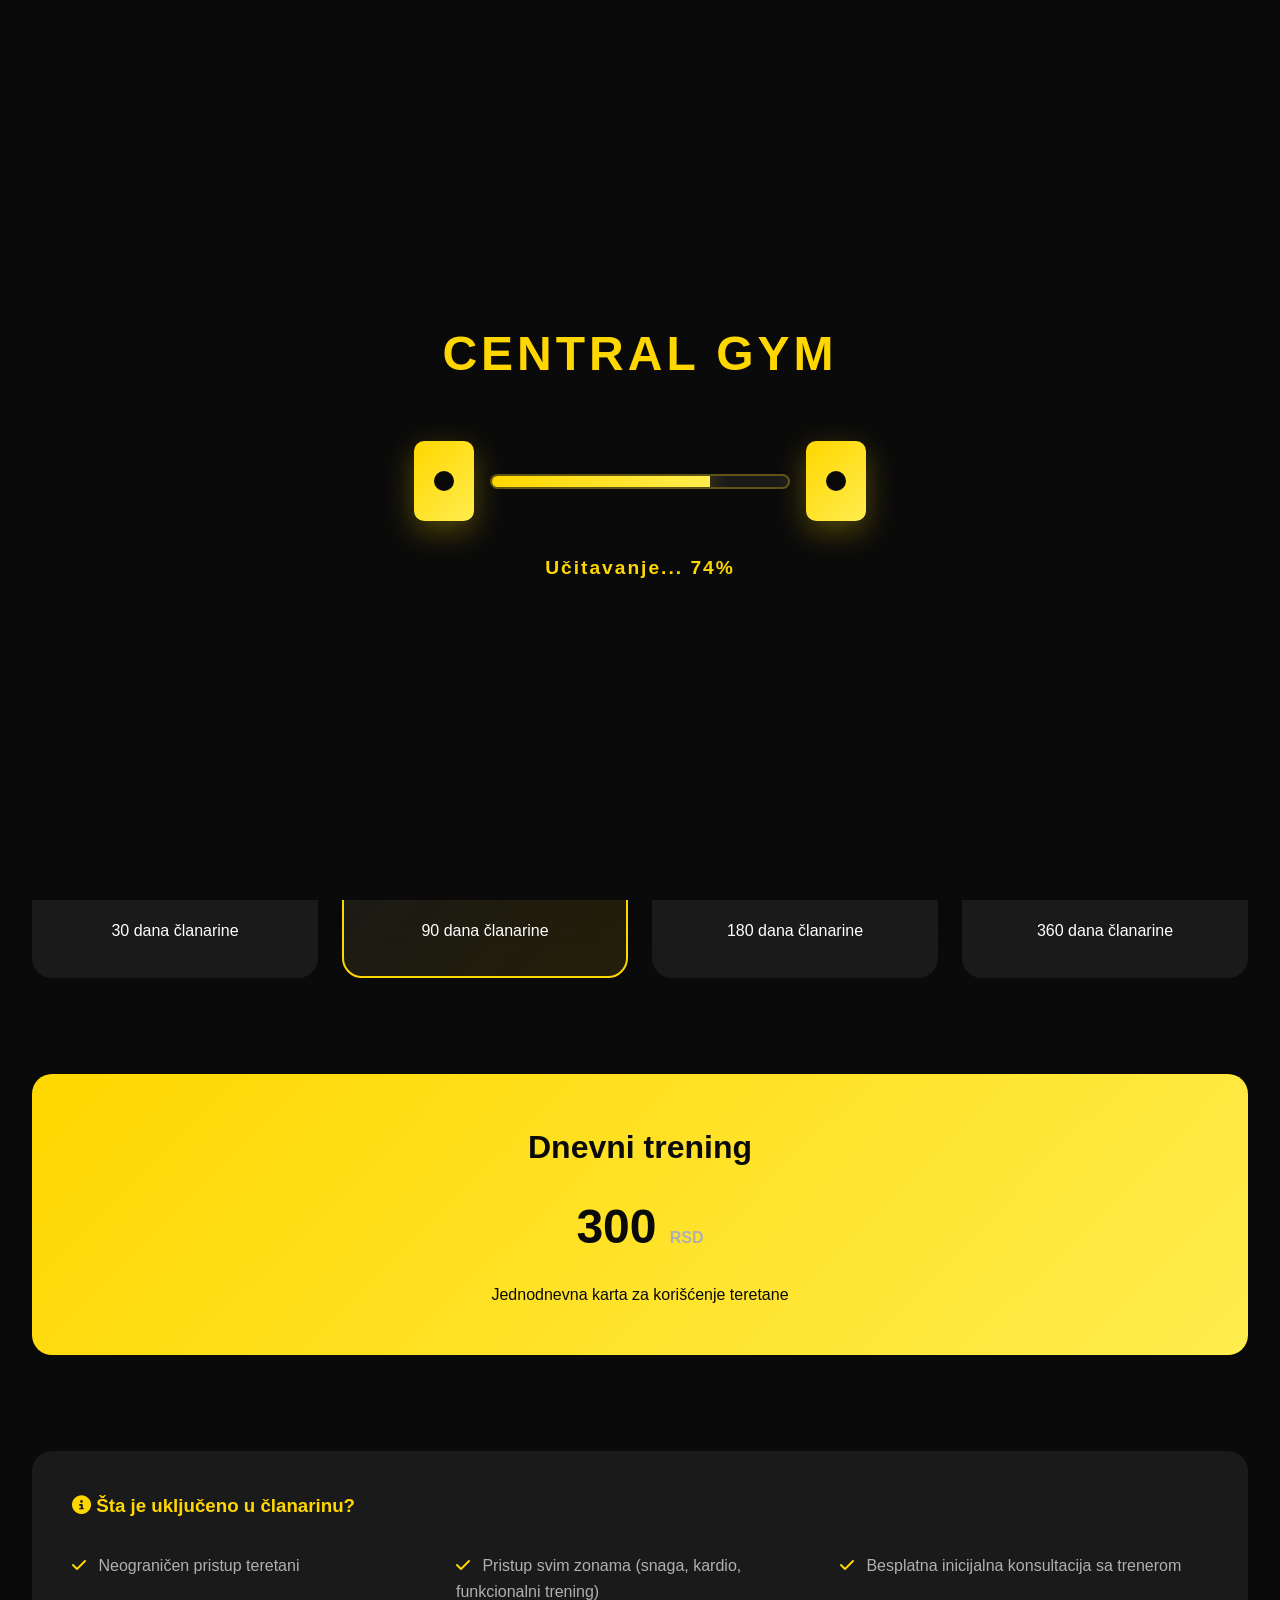
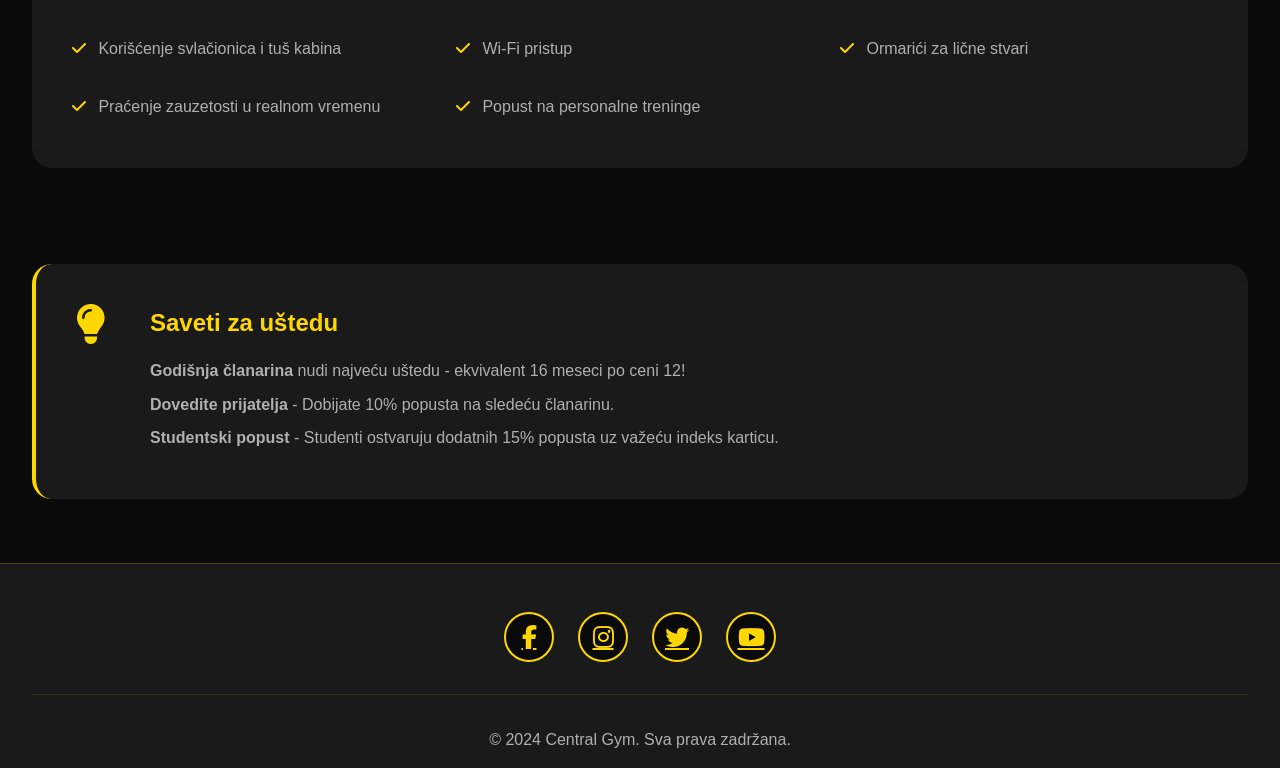
==== commit c23a69c7: "Update cenovnik.html" ====
--- a/cenovnik.html
+++ b/cenovnik.html
@@ -15,7 +15,7 @@
     <link rel="stylesheet" href="css/responsive.css">
 </head>
 <body>
-    <div class="page-bg" style="background-image: url('https://res.cloudinary.com/yourname/image/upload/cntrl1.jpg')"></div>
+    <div class="page-bg" style="background-image: url('https://plain-enam-prod-public.komododecks.com/202604/08/ycyLEuy190XuvIfOZQKK/image.png')"></div>
     <!-- Loader -->
     <div class="loader-container" id="loader">
         <div class="loader-content">
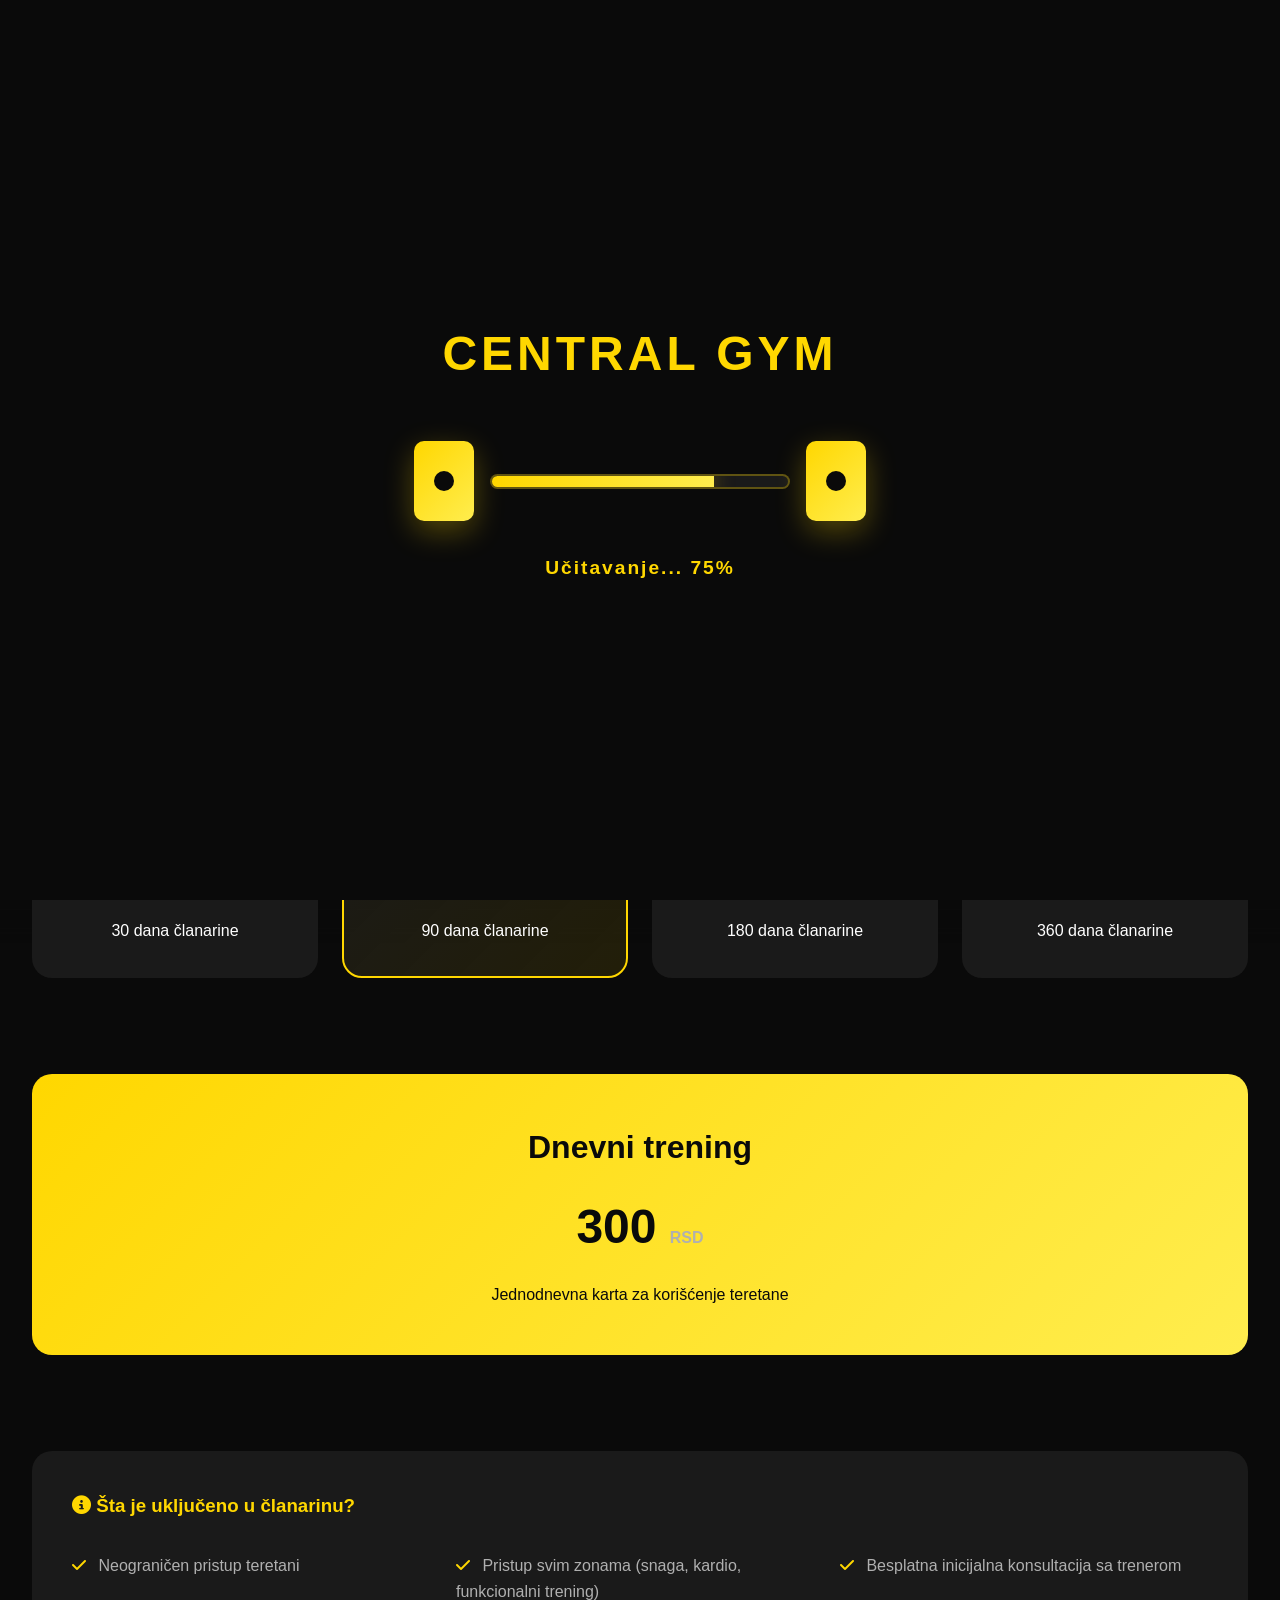
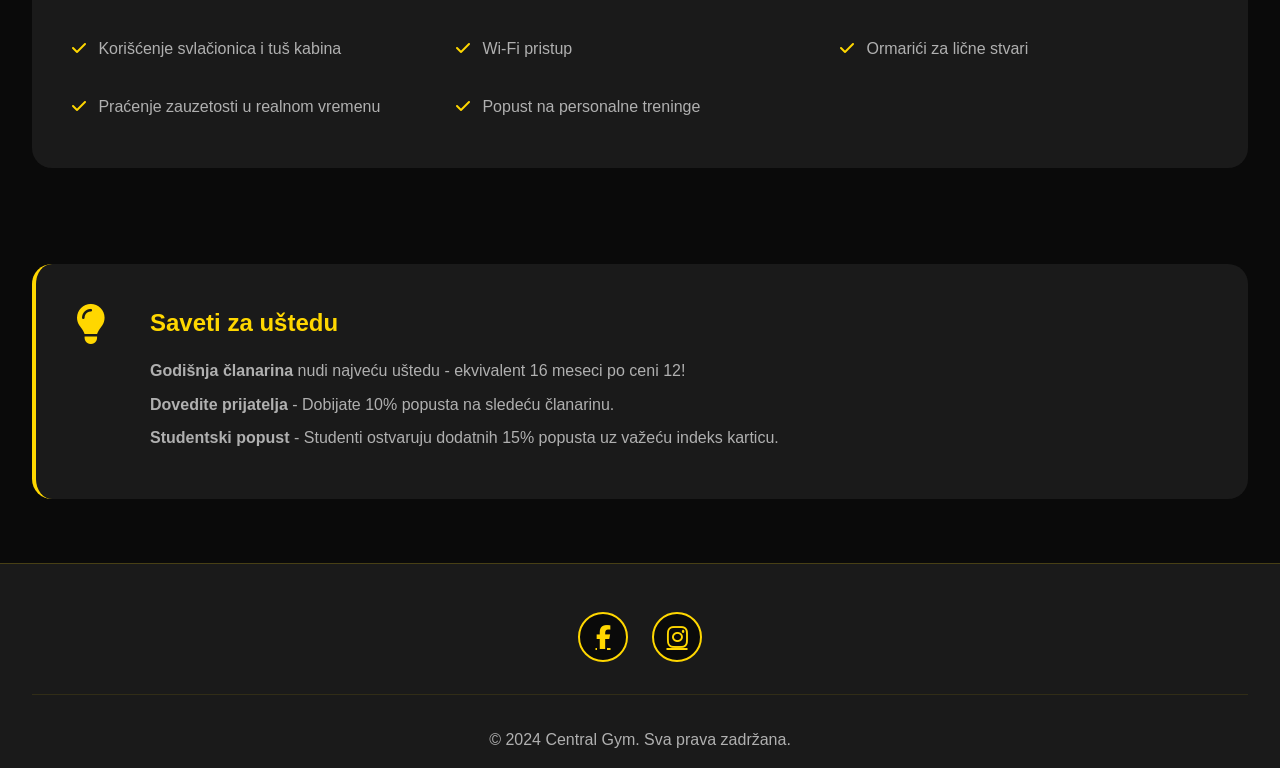
==== commit e4e4150c: "Add gallery carousel, link socials, remove Twitter/YouTube - Replace gallery page with auto-playing " ====
--- a/cenovnik.html
+++ b/cenovnik.html
@@ -160,10 +160,8 @@
     <footer>
         <div class="footer-content">
             <div class="social-links">
-                <a href="#"><i class="fab fa-facebook-f"></i></a>
-                <a href="#"><i class="fab fa-instagram"></i></a>
-                <a href="#"><i class="fab fa-twitter"></i></a>
-                <a href="#"><i class="fab fa-youtube"></i></a>
+                <a href="https://www.facebook.com/p/Central-GYM-61558646281643/" target="_blank" rel="noopener"><i class="fab fa-facebook-f"></i></a>
+                <a href="https://www.instagram.com/centralgym.sm/?hl=en" target="_blank" rel="noopener"><i class="fab fa-instagram"></i></a>
             </div>
             <p class="copyright" data-sr="© 2024 Central Gym. Sva prava zadržana." data-en="© 2024 Central Gym. All rights reserved.">© 2024 Central Gym. Sva prava zadržana.</p>
         </div>
--- a/css/style.css
+++ b/css/style.css
@@ -975,6 +975,124 @@
 
 .gallery-note p {
     color: var(--text-gray);
+}
+
+/* Gallery Carousel */
+.carousel {
+    position: relative;
+    max-width: 1100px;
+    margin: 0 auto 3rem;
+    border-radius: 15px;
+    overflow: hidden;
+    background: var(--card-bg);
+    border: 2px solid rgba(255, 215, 0, 0.2);
+    box-shadow: 0 10px 40px rgba(0, 0, 0, 0.5);
+}
+
+.carousel-track {
+    display: flex;
+    transition: transform 0.7s cubic-bezier(0.4, 0, 0.2, 1);
+    will-change: transform;
+}
+
+.carousel-slide {
+    min-width: 100%;
+    aspect-ratio: 16/9;
+    position: relative;
+}
+
+.carousel-slide img {
+    width: 100%;
+    height: 100%;
+    object-fit: cover;
+    display: block;
+    user-select: none;
+    -webkit-user-drag: none;
+}
+
+.carousel-btn {
+    position: absolute;
+    top: 50%;
+    transform: translateY(-50%);
+    background: rgba(0, 0, 0, 0.55);
+    color: var(--primary-gold);
+    border: 2px solid var(--primary-gold);
+    width: 52px;
+    height: 52px;
+    border-radius: 50%;
+    font-size: 1.4rem;
+    cursor: pointer;
+    z-index: 10;
+    display: flex;
+    align-items: center;
+    justify-content: center;
+    transition: var(--transition);
+    backdrop-filter: blur(4px);
+    -webkit-backdrop-filter: blur(4px);
+}
+
+.carousel-btn:hover {
+    background: var(--primary-gold);
+    color: var(--dark-bg);
+    transform: translateY(-50%) scale(1.08);
+}
+
+.carousel-prev { left: 20px; }
+.carousel-next { right: 20px; }
+
+.carousel-dots {
+    position: absolute;
+    bottom: 20px;
+    left: 50%;
+    transform: translateX(-50%);
+    display: flex;
+    gap: 10px;
+    z-index: 10;
+    padding: 8px 14px;
+    background: rgba(0, 0, 0, 0.45);
+    border-radius: 30px;
+    backdrop-filter: blur(4px);
+    -webkit-backdrop-filter: blur(4px);
+}
+
+.carousel-dot {
+    width: 11px;
+    height: 11px;
+    border-radius: 50%;
+    background: rgba(255, 255, 255, 0.45);
+    border: none;
+    cursor: pointer;
+    transition: var(--transition);
+    padding: 0;
+}
+
+.carousel-dot:hover {
+    background: rgba(255, 215, 0, 0.7);
+}
+
+.carousel-dot.active {
+    background: var(--primary-gold);
+    transform: scale(1.35);
+    box-shadow: 0 0 8px rgba(255, 215, 0, 0.7);
+}
+
+@media (max-width: 768px) {
+    .carousel-btn {
+        width: 42px;
+        height: 42px;
+        font-size: 1.1rem;
+    }
+    .carousel-prev { left: 10px; }
+    .carousel-next { right: 10px; }
+    .carousel-dots {
+        bottom: 12px;
+        gap: 8px;
+        padding: 6px 12px;
+    }
+    .carousel-dot {
+        width: 9px;
+        height: 9px;
+    }
 }
 
 /* Contact Page */
